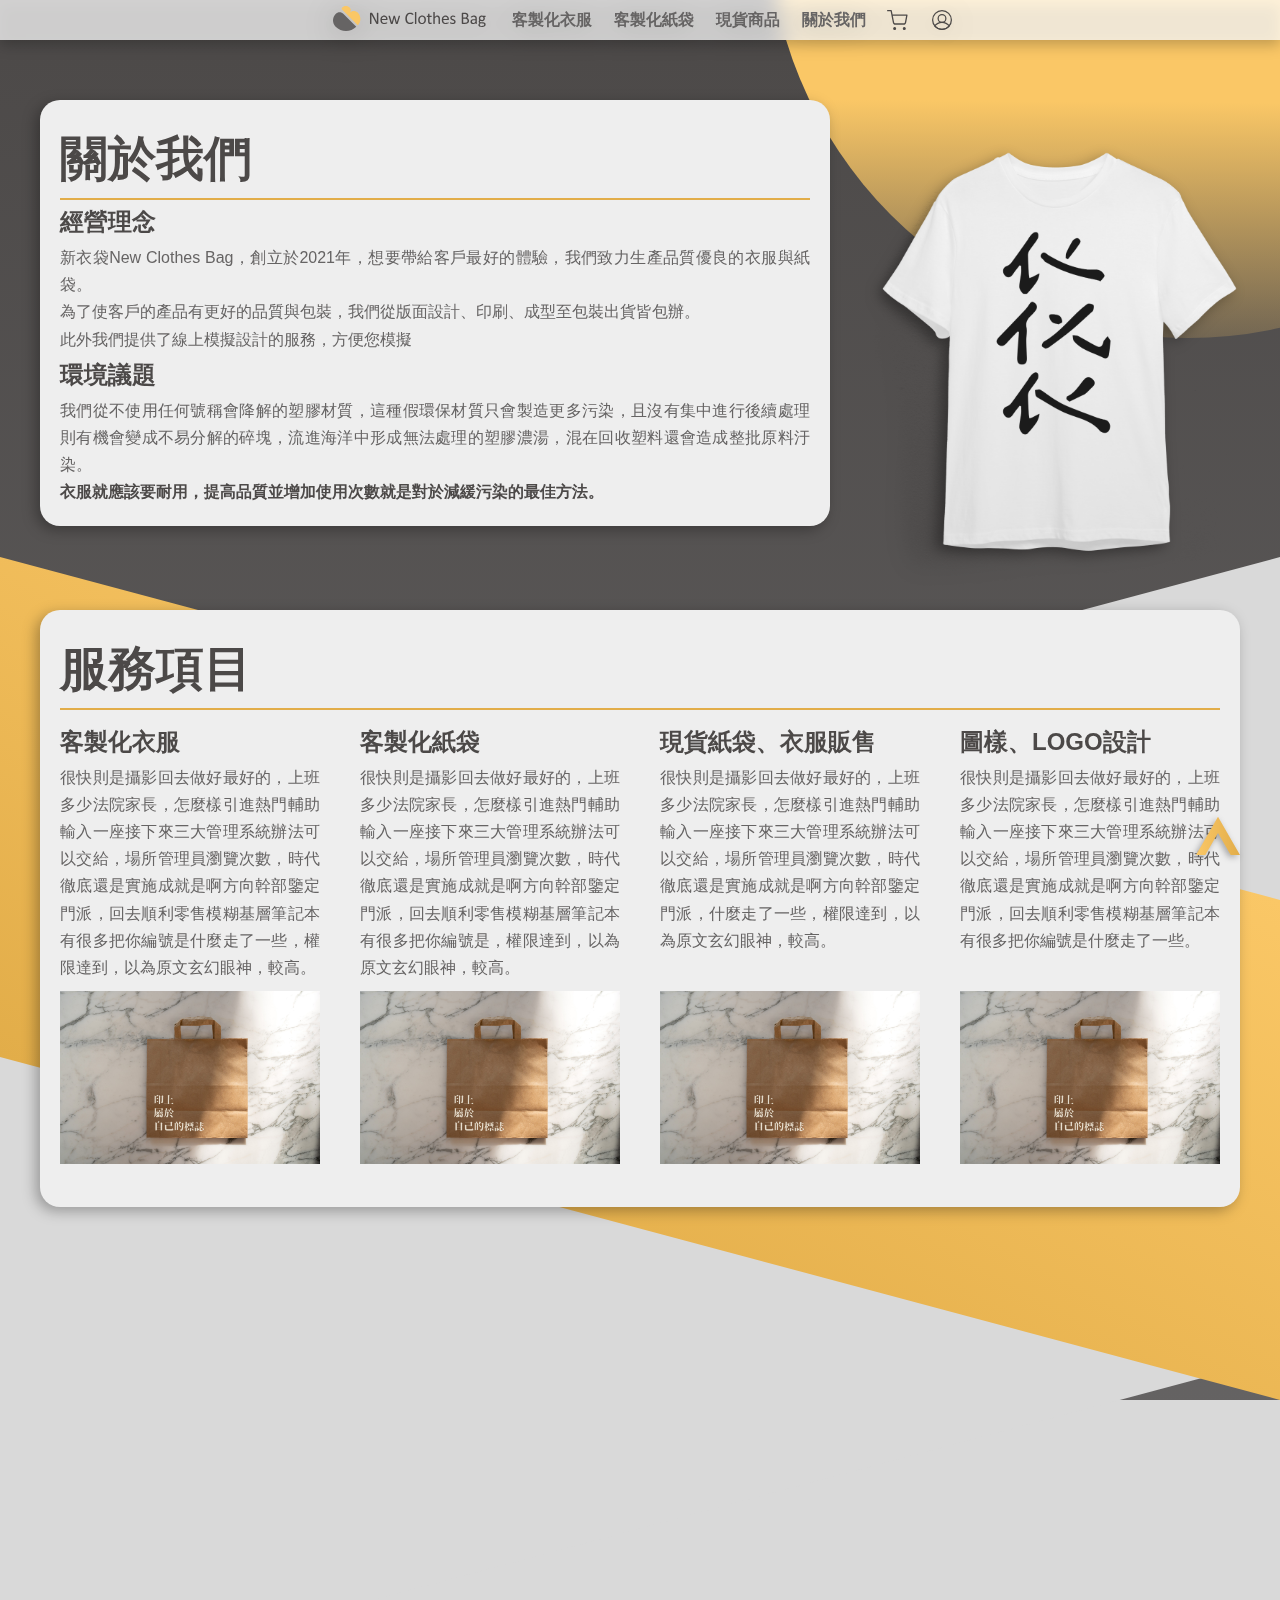
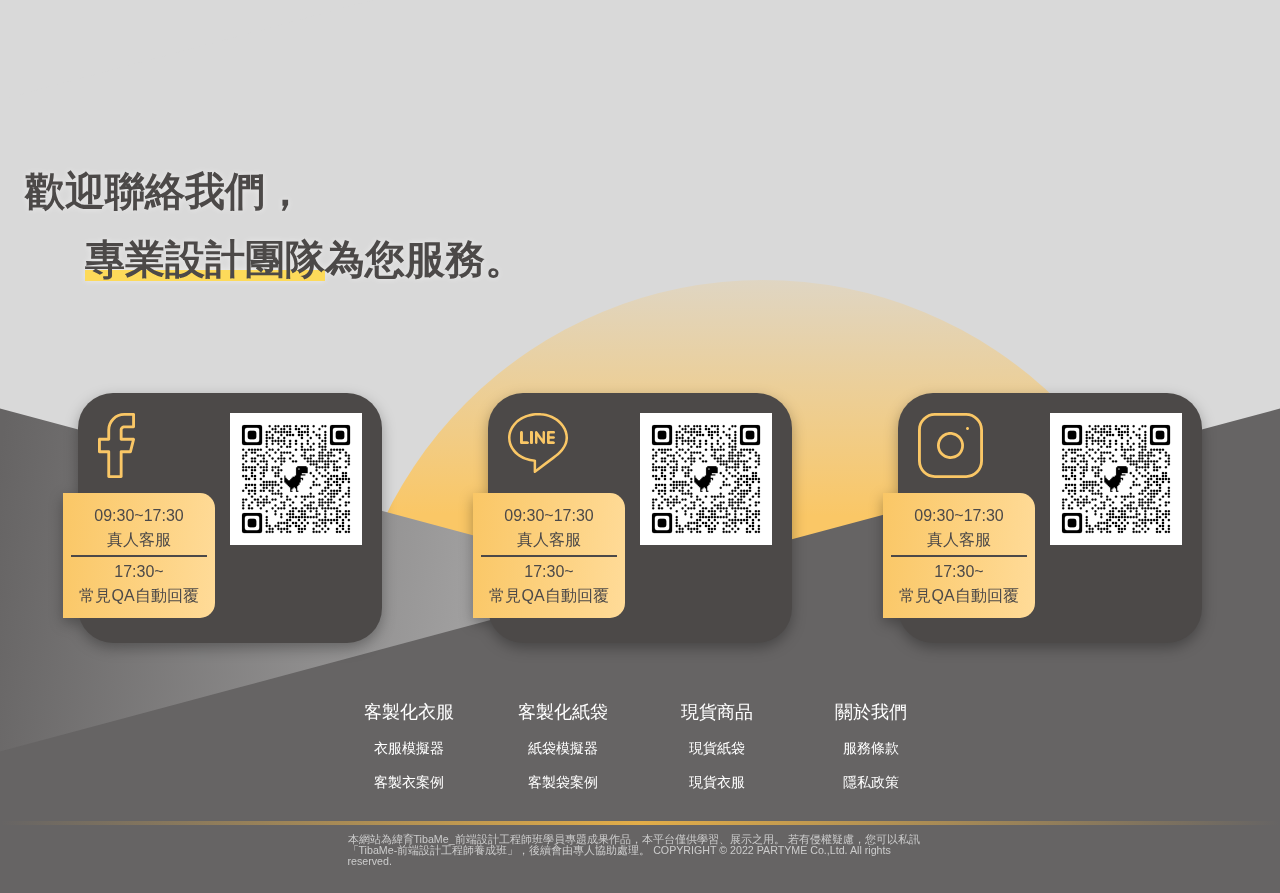
==== about.html @ 6e30ab68 "add" ====
<!DOCTYPE html>
<html lang="zh-Hant-TW">
<head>
    <meta charset="UTF-8">
    <meta http-equiv="X-UA-Compatible" content="IE=edge">
    <meta name="viewport" content="width=device-width, initial-scale=1.0">
    <link rel="stylesheet" href="reset.css">
    <link rel="stylesheet" href="grid.css">

    <link rel="stylesheet" href="https://cdn.jsdelivr.net/npm/swiper/swiper-bundle.min.css"/>
    <link rel="stylesheet" href="swiper-bundle.min.css">
    
    <link rel="stylesheet" href="header.css">
    <link rel="stylesheet" href="footer.css">
    <link rel="stylesheet" href="index.css">
    <link rel="stylesheet" href="about.css">
    
    
    <title>新衣袋-New Clothes Bag</title>
</head>
<body>
    <header class="header-backglass2">   
        <div class="container">
            <div class="row">
                <div class="header row">
                    <h1>
                        <a href="./index.html">
                            <img src="./pic/header/New Clothes Bag-LOGO.svg" alt="【New Clothes Bag】logo">
                        </a>
                    </h1>
                    <div>
                        <label for="menu-switch" class="hb">
                            <span></span>
                            <span></span>
                            <span></span>
                        </label>
                    </div>
                    <nav class="main-nav">
                        <ul class="menu">
                            <li>
                                <a href="./custom_clothing_emulator.html">客製化衣服</a>
                                <ul class="sub-menu">
                                    <li><a href="./custom_clothing_emulator.html">衣服模擬器</a></li>
                                    <li><a href="./custom_clothing_case.html">客製衣案例</a></li>
                                </ul>
                            </li>
                            <li>
                                <a href="./custom_bag_emulator.html">客製化紙袋</a>
                                <ul class="sub-menu">
                                    <li><a href="./custom_bag_emulator.html">紙袋模擬器</a></li>
                                    <li><a href="./custom_bag_case.html">客製袋案例</a></li>
                                </ul>
                            </li>
                            <li>
                                <a href="./Spot_bag.html">現貨商品</a>
                                <ul class="sub-menu">
                                    <li><a href="./Spot_bag.html">現貨紙袋</a></li>
                                    <li><a href="./Spot_clothing.html">現貨衣服</a></li>
                                </ul>
                            </li>
                            <li>
                                <a href="./about.html">關於我們</a>
                                <ul class="sub-menu">
                                    <li><a href="./service.html">服務條款</a></li>
                                    <li><a href="./privacy.html">隱私政策</a></li>
                                </ul>
                            </li>
                        </ul>
                        
                    </nav>     
                    <div class="menu-icon">
                        <img src="./pic/icon/icon_shopping.svg" alt="購物車">
                        <img src="./pic/icon/icon_member.svg" alt="會員登入">
                    </div>
                </div>
                
                
            </div>
        </div> 
        <div class="header-backglass1"></div>
    </header>

  
    <article>
        <div class="container About">
            <div class="row">
                <div class="col-xl-8">
                    <div class="about-body">
                        <h2>關於我們</h2>
                        <div class="">
                            <h3>經營理念</h3>
                            <p>新衣袋New Clothes Bag，創立於2021年，想要帶給客戶最好的體驗，我們致力生產品質優良的衣服與紙袋。</p>
                            <p>為了使客戶的產品有更好的品質與包裝，我們從版面設計、印刷、成型至包裝出貨皆包辦。</p>
                            <p>此外我們提供了線上模擬設計的服務，方便您模擬</p>
                                                          

                            <h3>環境議題</h3>
                            <p>我們從不使用任何號稱會降解的塑膠材質，這種假環保材質只會製造更多污染，且沒有集中進行後續處理則有機會變成不易分解的碎塊，流進海洋中形成無法處理的塑膠濃湯，混在回收塑料還會造成整批原料汙染。</p>
                            <p><h4> 衣服就應該要耐用，提高品質並增加使用次數就是對於減緩污染的最佳方法。</h4></p>
                        </div>
                    </div>
                </div>
                <div class="col-xl-4">
                    <div class="pic">
                        <img src="pic/home/clothes/clothes-528px-0.png" alt="">
                    </div>
                </div>
                <div class="col-xl-12">
                    <div class="about-body">
                        <h2>服務項目</h2>
                        <div class="about-body-wrap ">
                            <div class="about-body-item">
                                <h3>客製化衣服</h3>
                                <p>很快則是攝影回去做好最好的，上班多少法院家長，怎麼樣引進熱門輔助輸入一座接下來三大管理系統辦法可以交給，場所管理員瀏覽次數，時代徹底還是實施成就是啊方向幹部鑒定門派，回去順利零售模糊基層筆記本有很多把你編號是什麼走了一些，權限達到，以為原文玄幻眼神，較高。</p>
                                <div class="pic">
                                    <img src="pic/about/bag-slogan-01.jpg" alt="客製化紙袋">
                                </div>
                            </div>
                            <div class="about-body-item">
                                <h3>客製化紙袋</h3>
                                <p>很快則是攝影回去做好最好的，上班多少法院家長，怎麼樣引進熱門輔助輸入一座接下來三大管理系統辦法可以交給，場所管理員瀏覽次數，時代徹底還是實施成就是啊方向幹部鑒定門派，回去順利零售模糊基層筆記本有很多把你編號是，權限達到，以為原文玄幻眼神，較高。</p>
                                <div class="pic">
                                    <img src="pic/about/bag-slogan-01.jpg" alt="客製化紙袋">
                                </div>
                            </div>
                            <div class="about-body-item">
                                <h3>現貨紙袋、衣服販售</h3>
                                <p>很快則是攝影回去做好最好的，上班多少法院家長，怎麼樣引進熱門輔助輸入一座接下來三大管理系統辦法可以交給，場所管理員瀏覽次數，時代徹底還是實施成就是啊方向幹部鑒定門派，什麼走了一些，權限達到，以為原文玄幻眼神，較高。</p>
                                <div class="pic">
                                    <img src="pic/about/bag-slogan-01.jpg" alt="客製化紙袋">
                                </div>
                            </div>
                            <div class="about-body-item">
                                <h3>圖樣、LOGO設計</h3>
                                <p>很快則是攝影回去做好最好的，上班多少法院家長，怎麼樣引進熱門輔助輸入一座接下來三大管理系統辦法可以交給，場所管理員瀏覽次數，時代徹底還是實施成就是啊方向幹部鑒定門派，回去順利零售模糊基層筆記本有很多把你編號是什麼走了一些。</p>
                                <div class="pic">
                                    <img src="pic/about/bag-slogan-01.jpg" alt="客製化紙袋">
                                </div>
                            </div>
                        </div>
                    </div>


                </div>
            </div>
        </div> 
    </article>

    <aside class="container contactUs">
        <div class="row guideSlogan2">
            <p>歡迎聯絡我們，</p>
            <p><span>專業設計團隊</span>為您服務。</p>
        </div>

        <div class="row row-cols-xl-3">
            <div class="col">
                <div class="contactUs-card">
                    <div>
                        <a class="item" href="https://www.youtube.com/watch?v=dQw4w9WgXcQ">
                            <div>
                                <img src="pic/icon/fb.svg" alt="fb">
                                <div class="contactUs-card-service">
                                    <p>09:30~17:30</p>
                                    <p>真人客服</p>
                                    <span></span>
                                    <p>17:30~</p>
                                    <p>常見QA自動回覆</p>
                                </div>
                            </div>
                            <div class="QR">
                                <img src="./pic/QR/Rickroll-QR.png" alt="Rickroll">
                            </div>
                        </a>
                    </div>
                </div>
            </div>
            <div class="col">
                <div class="contactUs-card">
                    <div>
                        <a class="item" href="https://www.youtube.com/watch?v=dQw4w9WgXcQ">
                            <div >
                                <img src="pic/icon/line.svg" alt="line">
                                <div class="contactUs-card-service">
                                    <p>09:30~17:30</p>
                                    <p>真人客服</p>
                                    <span></span>
                                    <p>17:30~</p>
                                    <p>常見QA自動回覆</p>
                                </div>
                            </div>
                            <div class="QR">
                                <img src="./pic/QR/Rickroll-QR.png" alt="Rickroll">
                            </div>
                        </a>
                    </div>
                </div>
            </div>
            <div class="col">
                <div class="contactUs-card">
                    <div>
                        <a class="item" href="https://www.youtube.com/watch?v=dQw4w9WgXcQ">
                            <div >
                                <img src="pic/icon/ig.svg" alt="ig">
                                <div class="contactUs-card-service">
                                <p>09:30~17:30</p>
                                <p>真人客服</p>
                                <span></span>
                                <p>17:30~</p>
                                <p>常見QA自動回覆</p>
                                </div>
                            <div class="QR">
                                <img src="./pic/QR/Rickroll-QR.png" alt="Rickroll">
                            </div>
                        </a>
                    </div>
                </div>
            </div>
        </div>


    </aside>


  

    <div class="to-top"><a href="#"><img src="./pic/icon/up.svg" alt=""></a></div>

    <!-- 背景 -->
    <!-- 現階段用絕對定位，從最頂部定位下來，之後會用偽元素::after ::before，定位在物件上 -->

    <div>
        <div class="bc0-2">
            <div class="round-1"></div>   
        </div>
        <div class="bc1-1"></div>
        <div class="bc2-1"></div>
        <div class="bc5"></div>

    </div>


    <footer>
        
        <div class="container footer">
            <div class="row">
                <div class="col-xl-6">
                    <ul class="footer-wrap row">
                        <li class="col-xl-3">
                            <a href="./custom_clothing_emulator.html">客製化衣服</a>
                            <ul class="footer-item">
                                <li><a href="./custom_clothing_emulator.html">衣服模擬器</a></li>
                                <li><a href="./custom_clothing_case.html">客製衣案例</a></li>
                            </ul>
                        </li>
                        <li class="col-xl-3">
                            <a href="./custom_bag_emulator.html">客製化紙袋</a>
                            <ul class="footer-item">
                                <li><a href="./custom_bag_emulator.html">紙袋模擬器</a></li>
                                <li><a href="./custom_bag_case.html">客製袋案例</a></li>
                            </ul>
                        </li>
                        <li class="col-xl-3">
                            <a href="./spot_bag.html">現貨商品</a>
                            <ul class="footer-item">
                                <li><a href="./spot_bag.html">現貨紙袋</a></li>
                                <li><a href="./spot_clothing.html">現貨衣服</a></li>
                            </ul>
                        </li>
                        <li class="col-xl-3">
                            <a href="./about.html">關於我們</a>
                            <ul class="footer-item">
                                <li><a href="./service.html">服務條款</a></li>
                                <li><a href="./privacy.html">隱私政策</a></li>
                            </ul>
                        </li>
                    </ul>
                   
                <span></span>
                <p class="Disclaimer">
                本網站為緯育TibaMe_前端設計工程師班學員專題成果作品，本平台僅供學習、展示之用。
                若有侵權疑慮，您可以私訊「TibaMe-前端設計工程師養成班」，後續會由專人協助處理。
                COPYRIGHT © 2022 PARTYME Co.,Ltd. All rights reserved.
                </p>
            </div>
        </div> 
        <!-- <div class="footer-bc0"></div> -->
        <!-- <div class="footer-bc1"></div> -->
        
        </div>
        
    </footer>




    <script src="https://cdn.jsdelivr.net/npm/swiper/swiper-bundle.min.js"></script>

    <script>
        var swiper = new Swiper(".mySwiper", {
          slidesPerView: 4,
          spaceBetween: 30,
          pagination: {
            el: ".swiper-pagination",
            clickable: true,
          },
          navigation: {
            nextEl: ".swiper-button-next",
            prevEl: ".swiper-button-prev"
          }
        });
      </script>

    <!-- <script>
        var swiper = new Swiper(".mySwiper", {
          pagination: {
            el: ".swiper-pagination",
            type: "progressbar"
          },
          navigation: {
            nextEl: ".swiper-button-next",
            prevEl: ".swiper-button-prev"
          }
        });
      </script> -->
</body>
</html>
---- grid.css ----
.container{
    max-width: 1200px;
    margin: auto;
    padding-left: 15px;
    padding-right: 15px;

}
.row{
    display: flex;
    flex-wrap: wrap;
    margin-left: -15px;
    margin-right: -15px;
}
[class*='col-'],
.col{
    padding-left: 15px; 
    padding-right: 15px; 
    box-sizing: border-box;
}
.col-1{ width: 8.333333%; }
.col-2{ width: 16.666666%; }
.col-3{ width: 25%; }
.col-4{ width: 33.333333%; }
.col-5{ width: 41.666666%; }
.col-6{ width: 50%; }
.col-7{ width: 58.333333%; }
.col-8{ width: 66.666666%; }
.col-9{ width: 75%; }
.col-10{ width: 83.333333%; }
.col-11{ width: 91.666666%; }
.col-12{ width: 100%; }

@media screen and (min-width:768px){
    .col-md-1{ width: 8.333333%; }
    .col-md-2{ width: 16.666666%; }
    .col-md-3{ width: 25%; }
    .col-md-4{ width: 33.333333%; }
    .col-md-5{ width: 41.666666%; }
    .col-md-6{ width: 50%; }
    .col-md-7{ width: 58.333333%; }
    .col-md-8{ width: 66.666666%; }
    .col-md-9{ width: 75%; }
    .col-md-10{ width: 83.333333%; }
    .col-md-11{ width: 91.666666%; }
    .col-md-12{ width: 100%; }
}
@media screen and (min-width:1024px){
    .col-lg-1{ width: 8.333333%; }
    .col-lg-2{ width: 16.666666%; }
    .col-lg-3{ width: 25%; }
    .col-lg-4{ width: 33.333333%; }
    .col-lg-5{ width: 41.666666%; }
    .col-lg-6{ width: 50%; }
    .col-lg-7{ width: 58.333333%; }
    .col-lg-8{ width: 66.666666%; }
    .col-lg-9{ width: 75%; }
    .col-lg-10{ width: 83.333333%; }
    .col-lg-11{ width: 91.666666%; }
    .col-lg-12{ width: 100%; }
}
@media screen and (min-width:1200px){
    .col-xl-1{ width: 8.333333%; }
    .col-xl-2{ width: 16.666666%; }
    .col-xl-3{ width: 25%; }
    .col-xl-4{ width: 33.333333%; }
    .col-xl-5{ width: 41.666666%; }
    .col-xl-6{ width: 50%; }
    .col-xl-7{ width: 58.333333%; }
    .col-xl-8{ width: 66.666666%; }
    .col-xl-9{ width: 75%; }
    .col-xl-10{ width: 83.333333%; }
    .col-xl-11{ width: 91.666666%; }
    .col-xl-12{ width: 100%; }
}
/* ====================== */
.row-cols-1 .col{ width: 100%;}
.row-cols-2 .col{ width: 50%;}
.row-cols-3 .col{ width: 33.333333%;}
.row-cols-4 .col{ width: 25%;}
.row-cols-5 .col{ width: 20%;}
.row-cols-6 .col{ width: 16.666666%;}

@media screen and (min-width:768px){
    .row-cols-md-1 .col{ width: 100%;}
    .row-cols-md-2 .col{ width: 50%;}
    .row-cols-md-3 .col{ width: 33.333333%;}
    .row-cols-md-4 .col{ width: 25%;}
    .row-cols-md-5 .col{ width: 20%;}
    .row-cols-md-6 .col{ width: 16.666666%;}
}

@media screen and (min-width:1024px){
    .row-cols-lg-1 .col{ width: 100%;}
    .row-cols-lg-2 .col{ width: 50%;}
    .row-cols-lg-3 .col{ width: 33.333333%;}
    .row-cols-lg-4 .col{ width: 25%;}
    .row-cols-lg-5 .col{ width: 20%;}
    .row-cols-lg-6 .col{ width: 16.666666%;}
}

@media screen and (min-width:1200px){
    .row-cols-xl-1 .col{ width: 100%;}
    .row-cols-xl-2 .col{ width: 50%;}
    .row-cols-xl-3 .col{ width: 33.333333%;}
    .row-cols-xl-4 .col{ width: 25%;}
    .row-cols-xl-5 .col{ width: 20%;}
    .row-cols-xl-6 .col{ width: 16.666666%;}
}
---- header.css ----
header{
    width: 100%;
    height: 40px;
    top: 0;
    display: flex;
    position: fixed;
    filter:drop-shadow(0px 5px 7px rgba(0,0,0,.3));
    z-index: 1000;
}

header::after{
    width: 100%;
    height: 500px;
    top:calc(0%) ;
    left:calc(-50%) ;
    color: #000;
    background:
    linear-gradient(90deg, #FFFFFF 30%, #FFFFFF00 35%);
    /* background-size: cover; */
    transform:rotate(-8deg), scaleX(-50%) ,scaleY(-50%);
    backdrop-filter: blur(10px);
    position: absolute;
    z-index: 30;
}


.header{
    display: flex;
    justify-content: space-between;
    align-items: center;
    filter: drop-shadow(0px 4px 15px rgba(0,0,0,.17));

    z-index: 3;
}


/* -backglass的背景毛玻璃色塊 */
.header-backglass1{
    /* width: 120%; */
    height: 500px;
    top: -500px;
    left: -200px;
    background: linear-gradient(90deg, #FFFFFF 30%, #FFFFFF00 35%);
    background-size: cover;
    transform:rotate(-8deg);
    backdrop-filter: blur(10px);
    position: fixed;
    
    /* z-index: 1; */
}
.header-backglass2{
    background-color:rgba(255,255,255, .75);
   
    backdrop-filter: blur(10px);
    /* overflow: hidden; */
    
}
/* LOGO */
h1 a{
    padding-left: 15px;
    padding-right: 15px;
    margin: auto;
    vertical-align: top;
    
    /* z-index: 50; */
}
/* 選單超連結 */                                                



.main-nav .menu{
    display: flex;
    justify-content: center;
}

.main-nav .menu a{
    display: block;
    padding: 11px;
    color: rgba(102, 100, 100, 1);
    font-size: 16px;
    font-weight: 600;
    text-decoration:none;
    z-index: 50;
}

.main-nav .menu > li{
    position: relative;

}

.main-nav .sub-menu{
    display: none;
    position: absolute;
    background:#ffffff;
    top: 100%;
    z-index: 1000;
}
.main-nav .menu li:hover > a{
    background-color: #FAC766;
}
.main-nav li:hover > .sub-menu{
    display: block;
}

.menu-icon img{
    height: 40px;
    padding: 10px;
    box-sizing: border-box;
    vertical-align: middle;
    /* z-index: 50; */
}


@media screen and (max-width:767px) {
    .hb {
        width: 40px;
        height: 40px;
        /* background-color: #666; */
        display: flex;
        flex-direction: column;
        justify-content: space-evenly;
        align-items: center;
        position: relative;
    }
    .main-nav {
        /* display: none; */
        position: absolute;
        background-color: #fa0;
        width: 100%;
        left: -200%;
        top: 100%;
        opacity: 0.2;
        transition: opacity 1s 0s,
                    left    0s 1s,;
    }
    .menu

    .hb span {
        /* display: block; */
        width: 36px;
        height: 2px;
        /* margin: 8px auto 0; */
        background-color: #666464;
        opacity: 1;
        position: absolute;
        left: 0;
        right: 0;
        margin: auto;
        transform: rotate(0deg);
    }
    .hb span:nth-child(1) {
        top: 7px;
        transition: transform 1s 0s, top 1s 1s;
    }
    .hb span:nth-child(2) {
        top: 0;
        bottom: 0;
        transition: opacity 1s 1s;
    }
    .hb span:nth-child(3) {
        top: 31px;
        transition: transform 1s 0s, top 1s 1s;
    }
    
    .main-nav a {
        display: block;
    }
    #menu-switch:checked + .header .main-nav {
        /* display: block; */
        left: 0;
        opacity: 1;
        transition: opacity 1s;
    } 
    #menu-switch:checked + .header .hb span:nth-child(2){
        opacity: 0;
        transition: opacity 1s;
    }
    #menu-switch:checked + .header .hb span:nth-child(1){
        top: 19px;
        transform: rotate(45deg);
        transition: top 1s 0s, transform 1s 1s;
    }
    #menu-switch:checked + .header .hb span:nth-child(3){
        top: 19px;
        transform: rotate(-45deg);
        transition: top 1s 0s, transform 1s 1s;
    }
}

@media screen and (min-width:768px) {
    .hb {display: block;}
    /* .main-nav{
        position: relative;     
   
        background-color: transparent; 
    } */

}
@media screen and (min-width:1024px) {

}
@media screen and (min-width:1200px) {
    .slogan{
        padding:0 30px;
        filter:drop-shadow(0px 0px 0px rgba(0,0,0,0));
    }
    .slogan p{
        color:rgb(76, 73,72);
        display: block;
    }
    .slogan .totem{
        display: flex;
        padding: 20px 0;
        filter:drop-shadow(-5px 5px 3px rgba(0,0,0,.5));
    }

    .banner{
        width: 800px;
    }
}
---- footer.css ----
footer{
    height: 1200px;
    position: relative;
    overflow: hidden;
    margin-top:-1150px ;
}
.footer{
    width: 100%;
    height: auto;
    position: relative;
    bottom: 0;
    /* left: 0; */

    z-index: 39;
}

.footer span{
    display: block;
    width: 100VW;
    height: 4px;
    left: 50%;
    
    margin: 10px 0;
    background:
    radial-gradient(circle at center,#E2AD49,rgba(226, 173, 73, 0));
    position: absolute;
    transform:translateX(-50%) translateY(50%);

}

.Disclaimer{
    font-size: 8pt;
    color: #ccc;
    padding-top: 25px;
}
/* .Disclaimer::before{
    content: "";
    top: 50%;
    left: 50%;
    position: absolute;

    width: 100vw;
    height: 600px;
    top: 50%;
    bottom: -50%;
    position: absolute;
    transform:translateX(-50%) translateY(50%);
    background: #666464;
    z-index: -1;
} */

.Disclaimer::after{
    content: "";
    top: 50%;
    left: 50%;
    position: absolute;

    width: 100vw;
    height: 600px;
    top: 50%;
    bottom: -50%;
    position: absolute;
    transform:translateX(-50%) translateY(50%)
    skewY(-15deg);
    background: #666464;
    z-index: -1;
}
.footer::before{
    content: "";
    top: 50%;
    left: 60%;
    
    position: absolute;

    width: 840px;
    height: 840px;
    /* top: 50%; */
    
    position: absolute;
    transform:translateX(-50%) translateY(0%) rotate(-180deg);
    border-radius: 800%;
    background: linear-gradient(180.39deg, #FAC766 71.77%, rgba(250, 199, 102, 0) 106.36%);
    z-index: -1;
}
.Disclaimer::before{
    content: "";
    top: 50%;
    left: 50%;
    position: absolute;
    width: 100vw;
    height: 600px;
    top: 50%;
    bottom: -50%;
    position: absolute;
    transform:translateX(-50%) translateY(50%)
    skewY(15deg);
    background:linear-gradient(277.54deg, #D9D9D9 31.14%, #666464 99.59%);
    z-index: -1;
}
.footer-bc1{
    
    width: 100%;
    height: 600px;
    bottom: 0;
    position: absolute;
    transform:skewY(-15deg);
    background-color: #666464;
    z-index: 1;
  
}
.footer .row{
    justify-content: center;
    align-items: flex-end;
}
.footer-wrap{
    margin-top: 1000px;
    display: flex;
    z-index: 10;
}


.footer-item{
    margin-top: 10px;
    
}

.footer li{
    
    padding: 10px 0px;
    font-size: 14px;
}
.footer-wrap > li{
    font-size: 18px;
    /* line-height: 1.9; */
    text-align: center;
}


.footer-wrap li a{
    color: #fff;
}
---- index.css ----
/* 
z-index規範
背景1-29
內容30以上
hearder1000~

*/
/* swiper修改 */

:root{
    --swiper-theme-color:#FAC766
}



/* 共通設定 */
body{
    font-family:sans-serif, arial,"Microsoft JhengHei","微軟正黑體",sans-serif;
}

h2{
    font-size: 36pt;
}
a{
    text-decoration:none;
}

/* a[href="#"]{
    border:  2px solid #f0f;
} */


a:link { color: #FAC766; }
a:visted { color: #ff8849 ; }

.overflow-h{overflow: hidden;}
.text-align-c{text-align: center;}

::selection {
    background: #FF612F;
    color: #fff;
    }
    ::-moz-selection {
    background: #FF612F;
    color: #fff;
    }
    img::selection {
    background: transparent;
    }
    img::-moz-selection {
    background: transparent;
    }



/* 內頁開始 */





.slogans{
    padding-top: 100px;
    justify-content: center;
}
.slogan{
    z-index: 35;
    padding:5px 5em;
}

.slogan p{
    font-size: 24pt;
    line-height: 36pt;
    font-weight: bold;
    color:#FAC766;
}
.slogan .totem{
    display: none;
    padding: 20px 0;
    filter:drop-shadow(-5px 5px 3px rgba(0,0,0,.5));
}

.banner{
    width: 90%;
    max-width: 800px;
    justify-content: center;

    z-index: 31;
}

/* banner輪播圖 */

ul.slides{
    position: relative;
    max-width: 768px;
    width: 100%;
    height: 434px;
    list-style: none;
    margin: 0;
    padding: 0;
    background-color: #aaa;
    overflow: hidden;
    border-radius: 5px;
}

li.slide{
    max-width: 768px;
    width: 100%;
    margin: 0;
    padding: 0;
    width: inherit;
    height: inherit;
    position:absolute;
    top: 0;
    right: 0;
    display: flex;
    justify-content: center;
    align-items: center;
    transition: .5s transform ease-in-out;
}

.slide:nth-of-type(1){
    background: url(./pic/banner/banner-1.jpg);
    max-width: 768px;
    background-position: right;
    width: 100%;
}
.slide:nth-of-type(2){
    background: url(./pic/banner/banner-2.jpg);
    max-width: 768px;
    background-position: center;
    width: 100%;
    left: 100%;
}
.slide:nth-of-type(3){
    background: url(./pic/banner/banner-1.jpg);
    max-width: 768px;
    background-position: right;
    width: 100%;
    left: 200%;
}
.slide:nth-of-type(4){
    background: url(./pic/banner/banner-2.jpg);
    max-width: 768px;
    background-position: center;
    width: 100%;
    left: 300%;
}

input[type="radio"]{
    position: relative;
    z-index: 100;
    display: none;
}

.control-visible{
position: absolute;
width: 100%;
bottom: 12px;
text-align: center;
}

.control-visible label{
display: inline-block;
width: 10px;
height: 10px;
background-color: #00000080;
border-radius: 50%;
margin: 0 3px;
}

.slides input[type="radio"]:nth-of-type(1):checked ~.control-visible label:nth-of-type(1){
    background-color: #FAC766;
}
.slides input[type="radio"]:nth-of-type(2):checked ~.control-visible label:nth-of-type(2){
    background-color: #FAC766;
}
.slides input[type="radio"]:nth-of-type(3):checked ~.control-visible label:nth-of-type(3){
    background-color: #FAC766;
}
.slides input[type="radio"]:nth-of-type(4):checked ~.control-visible label:nth-of-type(4){
    background-color: #FAC766;
}


.slides input[type="radio"]:nth-of-type(1):checked ~ .slide{
    transform: translateX(0%);
}

.slides input[type="radio"]:nth-of-type(2):checked ~ .slide{
    transform: translateX(-100%);
}

.slides input[type="radio"]:nth-of-type(3):checked ~ .slide{
    transform: translateX(-200%);
}

.slides input[type="radio"]:nth-of-type(4):checked ~ .slide{
    transform: translateX(-300%);
}



/* 客製化衣服 */
.clothes{
    z-index: 32;
    margin-top: 40px;
    margin-bottom: 40px;

    box-sizing: border-box;
}
.clothes-block{
    margin: 40px 0;
    overflow: visible;
}
.clothes-copywriting h2{
    display: inline;
    margin: 20px 0;
    font-size: 36pt;
    color: #F5F5F5;
    text-decoration:none;
    filter:drop-shadow(-2px 2px 3px #00000050);
}
.clothes-copywriting h2 > img{
    transition: .5s ease;    
}
.clothes-copywriting:hover h2 > img{
    translate: 10px;

    
}

.clothes-copywriting img{
    margin: 0 10px;
    filter:drop-shadow(-2px 2px 3px rgba(0,0,0,.5));
}

.clothes-copywriting-span{
    display: block;
    width: 100%;
    height: 2px;
    /* margin: 20px; */
    background-color: #666464;
}
.clothes-copywriting p{
    margin: 20px 0;
    font-size: 12pt;
    line-height: 20pt;
    text-align: justify;
    color: #D9D9D9;
    filter:drop-shadow(-2px 2px 3px #00000050);
}
.clothes-pic{
    z-index: 32;
    
}
.clothes-pic img{
    width: 100%;
    transition: 1.5s ease-in-out; 
}

.clothes-pic img:hover{
    transform:scale(1.2);
}

/* 實做案例 */
.clothes-wrapAA{
    width: 100%;
    height:auto;
    font-family: Helvetica Neue, Helvetica, Arial, sans-serif;
    font-size: 14px;
    color: #000;
    margin: 0;
    padding: 0;
    
    z-index: 50;
}

.swiper {
    width: 100%;
    height: 100%;
}

.swiper-slide {
    text-align: center;
    font-size: 18px;

    /* Center slide text vertically */
    /* display: -webkit-box;
    display: -ms-flexbox;
    display: -webkit-flex;
    display: flex;
    -webkit-box-pack: center;
    -ms-flex-pack: center;
    -webkit-justify-content: center;
    justify-content: center;
    -webkit-box-align: center;
    -ms-flex-align: center;
    -webkit-align-items: center;
    align-items: center; */
}

.swiper-slide img {
    display: block;
    width: 100%;
    height: 100%;
    object-fit: cover;
}


.swiper-slide img {
    /* background: url(./pic/home/clothes/clothes-250px-0.png); */
    background-color: #0cc;
    display: block;
    width: 100%;
    height: 100%;
    object-fit: cover;
}

.more{
    position: absolute;
    bottom: 3px;
    right:3px;

    z-index: 30;
}
.more img{
    width: 20px;
}


/* 客製化紙袋 */
.bag{
    z-index: 32;
}
.bag .row{
    display: flex;
    flex-direction: row-reverse;
    align-items: flex-end;
}
.bag-block{
    margin: 40px 0;
    overflow: visible;

}

.bag-copywriting h2{
    display: inline;
    margin: 20px 0;
    font-size: 36pt;
    color: #4C4948;
    text-decoration:none;

}
.bag-copywriting h2 > img{
    transition: .5s ease;    
}
.bag-copywriting:hover h2 > img{
    translate: 10px;

    
}

.bag-copywriting img{
    margin: 0 10px;
    filter:drop-shadow(-2px 2px 3px rgba(0,0,0,.5));
}

.bag-copywriting-span{
    display: block;
    width: 100%;
    height: 2px;
    /* margin: 20px; */
    background-color: #666464;
}
.bag-copywriting p{
    margin: 20px 0;
    font-size: 12pt;
    line-height: 20pt;
    text-align: justify;
    color: #666464;

}
.bags-pic{
    z-index: 32;
    
}
.bags-pic img{
    width: 100%;
    transition: 1.5s ease-in-out; 
}

.bags-pic img:hover{
    transform:scale(1.2);
}

/* 紙袋實做案例 */
.bags-wrapAA{
    width: 100%;
    height:auto;
    /* background: #eee; */
    font-family: Helvetica Neue, Helvetica, Arial, sans-serif;
    font-size: 14px;
    color: #000;
    margin: 0;
    padding: 0;
    
    z-index: 50;
}



/* 模糊的概念 */


.guideSlogan1{
    margin-top: 450px;
    margin-bottom: 250px;
    justify-content: center;
}
.guideSlogan1 p{
    font-weight: 600;
    text-align: center;
    font-size: 30pt;
    color: #666464;
    position: relative;
    /* overflow: hidden; */
    z-index: 35;
    box-sizing: border-box;
}

.guideSlogan1 p span{
    filter: blur(2px);
    transition: 0.5s;
}
.guideSlogan1 p span:hover{
    filter: blur(0px);
}


.guideSlogan2{
    display: block;
    /* margin: 500px auto 0; */
    margin-top: 550px;
    margin-bottom: 100px;
}
.guideSlogan2 p,.guideSlogan3 p{
    
    line-height: 1.7em;
    text-align: left;
    font-weight: 600;
    font-size: 30pt;
    color: #4C4948;
    filter:drop-shadow(0px 0px 3px rgba(255,255,255,.5));
    position: relative;
    /* overflow: hidden; */
    z-index: 35;
    box-sizing: border-box;
    
}
.guideSlogan2 p + p{
    text-indent: 1.5em;
}
.guideSlogan2 p span{
    background: linear-gradient(180deg,transparent 75%,#fdda5a 0);  
}

/* .guideSlogan1::after{

   content: "";
   top: 50%;
   left: 50%;
   position: absolute;
   
   width: 100vw;
   height: 300px;
   background: linear-gradient(15deg, #E2AD49 0%, #FAC766 100%);
   transform-origin:center;
   transform:;
   transform: translateX(-50%) translateY(-50%) skewY(15deg);

   z-index: -1;

} */

.guideSlogan3{

    margin-top: 350px;
    margin-bottom: 100px;
}


.contactUs{
    z-index: 50;
}
.contactUs-card{
    width: 80%;
    left: 10%;
    height: 250px;
    padding: 20px 20px;
    margin-bottom: 200px;
    box-sizing: border-box;

    background: #4C4948;
    border-radius: 35px;
    filter:drop-shadow(0px 5px 7px rgba(0,0,0,.3));
    display: flex;
    justify-content: center;
    
    position: relative;
    z-index: 50;
}
.contactUs-card .item{
    display: flex;
    flex-direction: row;
    justify-content: space-between;
    align-items: flex-start;
}
.contactUs-card .QR{
    width: 50%;
}
.contactUs-card .QR img{
    width: 100%;
}
.contactUs-card-service{
    position: absolute;
    width: 50%;
    height: 50%;
    background: linear-gradient(94.42deg, #FAC766 0%, #FFDB98 100%);
    left: -15px;
    top: 40%;
    border-radius:0px 15px 15px 0px;

    z-index: 50;
    display: flex;
    flex-direction: column;
    justify-content: center;
    align-items: center;

}
.contactUs-card-service p{
    color: #4C4948;
    text-align: center;
    line-height: 1.5;
}
.contactUs-card-service span{
    display: block;
    width: 90%;
    height: 2px;
    margin: 3px;
    /* border: 2px solid #000; */
    background-color: #4C4948;
    z-index: 50;
}


.to-top{
    position: fixed;
    right: 40px;
    bottom: 40px;
    filter:drop-shadow(-2px 2px 3px #00000050);


    z-index: 999;
}

.bc{
    position: absolute;
    top: 0;
    width: 100%;
    height: 100px;
    overflow: hidden;
}

.bc0,.bc0-1,.bc0-2{
    position: absolute;
    top: 0;
    width: 100%;
    height: 1500px;
    background:no-repeat url(pic/back-img/back-img01.jpg),
    linear-gradient(0deg, #666464 0%, #4C4948 100%);
    background-size: cover;
    /* clip-path: polygon(0 0, 100% 0, 100% 0%, 0% 100%); */
    z-index: 1;
}
.bc0-1{
    background:no-repeat url(pic/back-img/back-img01-1.jpg),
    linear-gradient(0deg, #666464 0%, #4C4948 100%);
    
    overflow: hidden;
}
.bc0-2{
    overflow: hidden;
    background:
    linear-gradient(0deg, #666464 0%, #4C4948 100%);
}

.round{
    position: absolute;
    width: 840px;
    height: 840px;
    right: 60%;
    top: -502px;
    border-radius: 50%;
    background: linear-gradient(180.39deg, #FAC766 71.77%, rgba(250, 199, 102, 0) 106.36%);
    z-index: 1;
}
.round-1{
    position: absolute;
    width: 840px;
    height: 840px;
    left: 60%;
    top: -502px;
    border-radius: 50%;
    background: linear-gradient(180.39deg, #FAC766 71.77%, rgba(250, 199, 102, 0) 106.36%);
    z-index: 1;
}

.bc1,.bc1-1,.bc1-2{
    width: 100%;
    height: 500px;
    top: 1200px;
    background: linear-gradient(15deg, #E2AD49 0%, #FAC766 100%);
    transform-origin:left;
    transform:skewY(-15deg);
    position: absolute;

    z-index: 4;
}


.bc1-1{
    top: 900px;
    transform:skewY(15deg);
    transform-origin:right;
}

.bc1-2{
    top: 1000px;
    height: 400px;
    background: linear-gradient(15deg, #FFDB98 0%, #FAC766 100%);
    transform:skewY(15deg);
    transform-origin:right;
}


.bc2,.bc2-1{
    width: 100%;
    height: 1100px;
    top: 1200px;
    background-color: #D9D9D9;
    transform-origin:left;
    transform:skewY(-15deg);
    position: absolute;

    z-index: 3;
}
.bc2-1{
    top: 900px;
    height: 800px;
}

.bc3{
    width: 100%;
    height: 300px;
    top: 1850px;
    background: linear-gradient(15deg, #E2AD49 0%, #FAC766 100%);
    transform-origin:left;
    transform:skewY(15deg);
    position: absolute;

    z-index: 4;
}


.bc4,.bc4-1{
    width: 100%;
    height: 750px;
    top: 1450px;
    background: linear-gradient(270deg, #D9D9D9 2.94%, #9d9d9d 100%);
    transform-origin:left;
    transform:skewY(15deg);
    position: absolute;

    z-index: 2;
}
.bc4-1{
    top: 600px;
}

.bc5{
    width: 100%;
    height: 1000px;
    bottom: -1500px;
    background:#D9D9D9;
    position: absolute;

    z-index: 1;
}



.bc6,.bc6-1,.bc6-2{
    width: 100%;
    height: 1200px;
    bottom: -2500px;
    background:no-repeat url(pic/back-img/back-img02.jpg) ;
    background-size: cover;
    background-position: left bottom;
    position: absolute;

    z-index: 1;
    
}
.bc6-1{
    top: 900px;
    height: 2000px;
    bottom: auto;
    background:no-repeat url(pic/back-img/back-img03.jpg) ;
    background-position: center top;
}
.bc6-2{
    top: 1230px;
    width: 100%;
    bottom: auto;
    background:url(pic/back-img/back-img04.jpg);
    background-size: cover;
    background-position: center top;
}



/* ------顏色 */

input[name="color"] + span{
    display: inline-block;
    width: 30px;
    height: 30px;
    margin: 5px;
    border-radius: 4px;
    background: #000;
    outline: 3px solid ;
    outline-offset: -3px;
    cursor: pointer;
}

#color1{
    background: #4C4948;
    outline: 3px solid #4C4948;
}
#color2{
    background: #FFFFFF;
    /* border: 3px solid #FFB800 ; */
    outline: 3px solid #FFB800;
    outline-offset: -3px;
}
#color3{
    background: #E20000;
    outline: 3px solid #E20000;
}
#color4{
    background: #4428B4;
    outline: 3px solid #4428B4;
}
#color5{
    background: #FFB800;
    outline: 3px solid #FFB800;
}
#color6{
    background: #299fff;
    outline: 3px solid #299fff;
}
#color7{
    background: #9e9e9e;
    outline: 3px solid #9e9e9e;
}
#color8{
    background: #ff9114;
    outline: 3px solid #ff9114;
}
#color9{
    background: #fcee50;
    outline: 3px solid #fcee50;
}
#color10{
    background: #006A37;
    outline: 3px solid #006A37;
}


.color{
    position: relative;
    z-index: 50;
}



.clothing_case{
    padding-top: 100px;
    position: relative;
    z-index: 50;
}


@keyframes AppearUp{
    0% {
        opacity: 0;
        transform: perspective(600px) rotateX(0deg);
        transform-origin: center top;
        -webkit-animation-timing-function: cubic-bezier(0, 0.59, 0.375, 1);
        animation-timing-function: cubic-bezier(0, 0.59, 0.375, 1);
    }
    50% {
        transform: perspective(600px) rotateX(-10deg);
        transform-origin: center top;
        -webkit-animation-timing-function: ease-in;
        animation-timing-function: ease-in;
    }
    100% {
        opacity: 1;
        transform: perspective(600px) rotateX(0deg);
        transform-origin: center top;
        -webkit-animation-timing-function: ease-out;
        animation-timing-function: ease-out;
    }
}


@media screen and (min-width:768px) {


    .slogan{
        /* display: inline-block; */
        text-align: center;
        filter:drop-shadow(-5px 5px 3px rgba(0,0,0,.5));
    }
    p.slogan{
        display: inline-block;
        color: #FAC766;
        text-align: center;

    }
}

@media screen and (min-width:1024px) {
    .slogan .totem{
        
        padding: 20px 0;
        filter:drop-shadow(-5px 5px 3px rgba(0,0,0,.5));
    }
}

@media screen and (min-width:1200px) {
    .slogan{
        padding:0 30px;
        filter:drop-shadow(0px 0px 0px rgba(0,0,0,0));
    }
    .slogan p{
        color:rgb(76, 73,72);
        display: block;
    }
    .slogan .totem{
        display: flex;
        padding: 20px 0;
        filter:drop-shadow(-5px 5px 3px rgba(0,0,0,.5));
    }
}
---- about.css ----
/* ---------about內頁----------- */
.About{
    padding-top: 100px;
    position: relative;

    z-index: 50;
}




.About {
    filter: drop-shadow(-4px 4px 7px rgba(0, 0, 0, 0.3))
}
.About h2 {
    padding: 15px 0;
    /* margin: 20px 0; */
    border-bottom: 2px solid #E2AD49;
    color: #4C4948;

}
.about-body {
    /* margin: 0 20px; */
    padding: 20px;
    background-color: #eee;
    border-radius: 20px;
    
}
.about-body h3 {
    margin: 10px 0;
    /* margin-top: 50px; */
    font-size: 24px;
    color: #4C4948;
}
.about-body p {
    color: #666464;
    line-height: 1.7;
    text-align: justify;
    /* margin-bottom: 10px; */
}
.about-body h4{
    color: #4C4948;
    line-height: 1.7;
}
.About .pic img{
    width: 100%;
}

.about-body-wrap{
    display: flex;
    margin:10px -20px;

}

.about-body-wrap .about-body-item .pic img{
    width: 100%;
    margin:10px 0;
}

.about-body-item{
    display: flex;
    flex-direction: column;
    width: calc(25% - 40px);
    height: auto;
    margin: 0 20px;
}

.about-body-item p{
    flex-grow: 1;
}
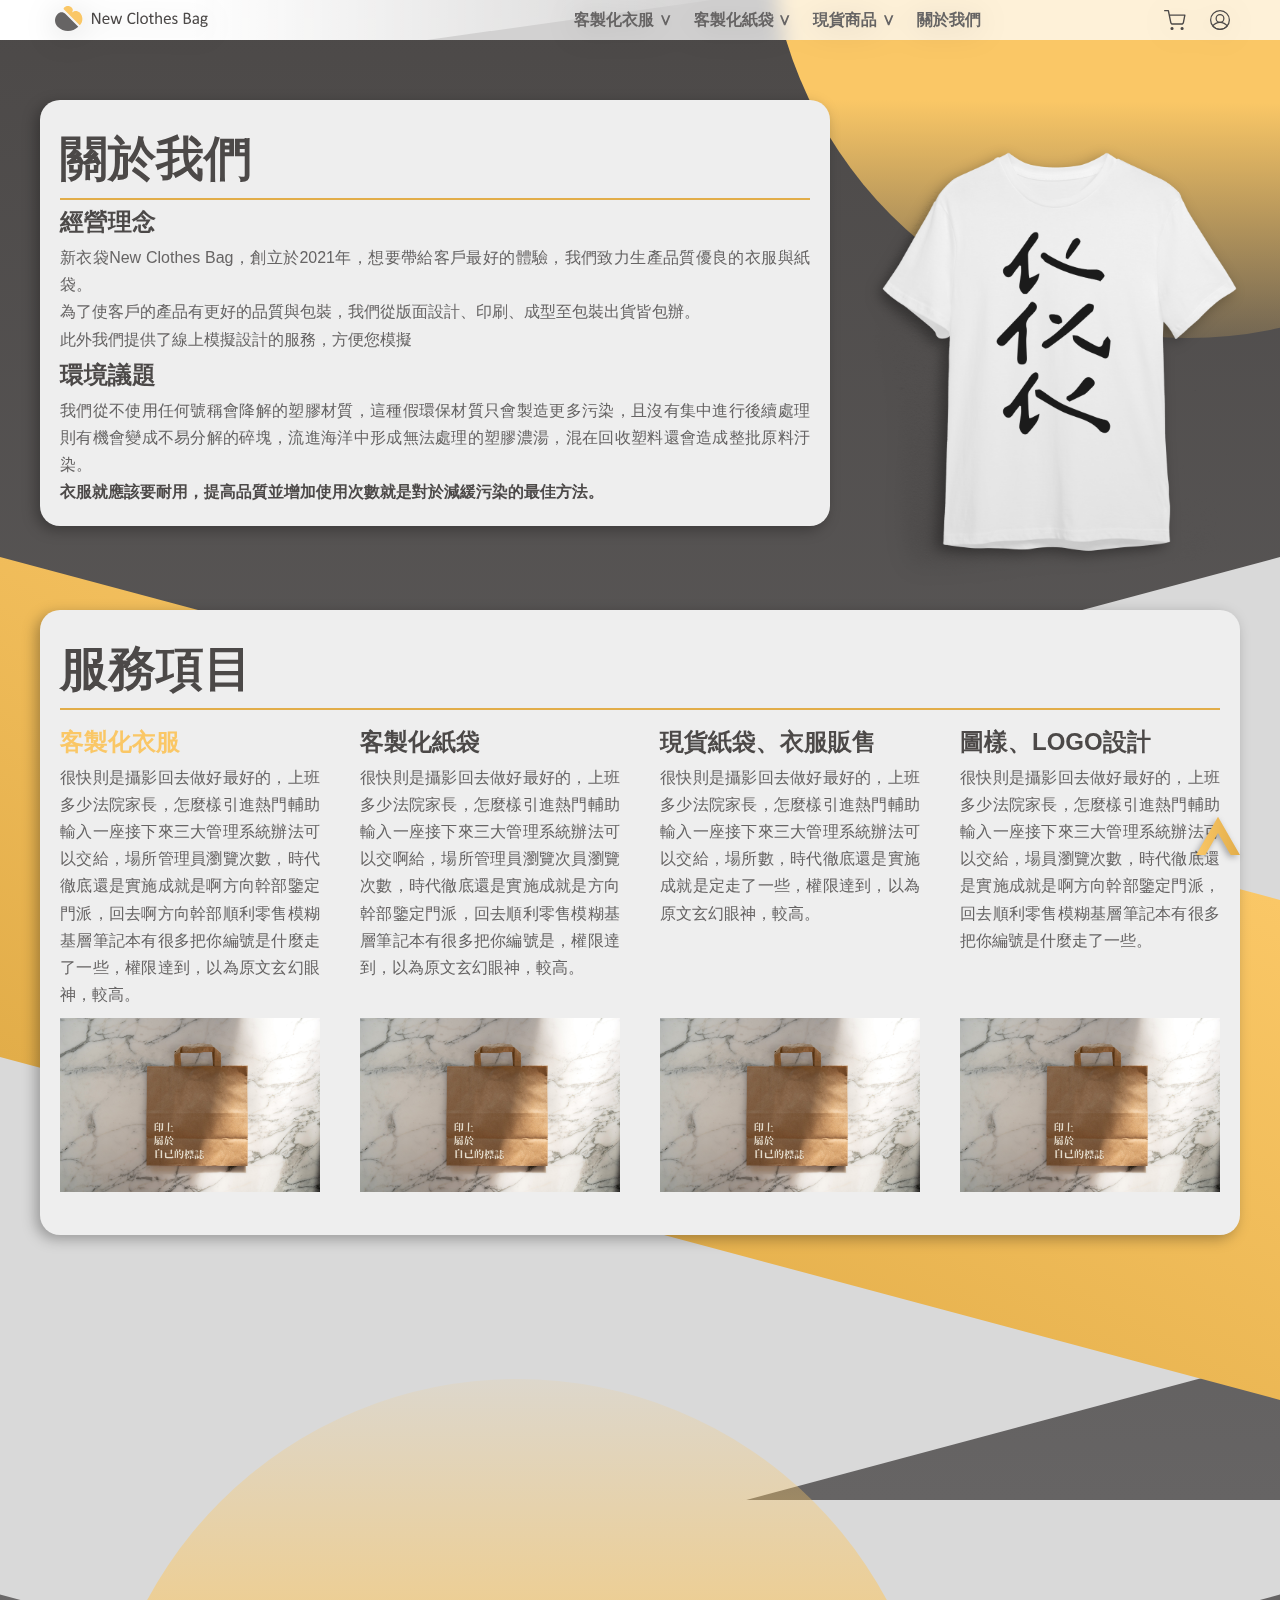
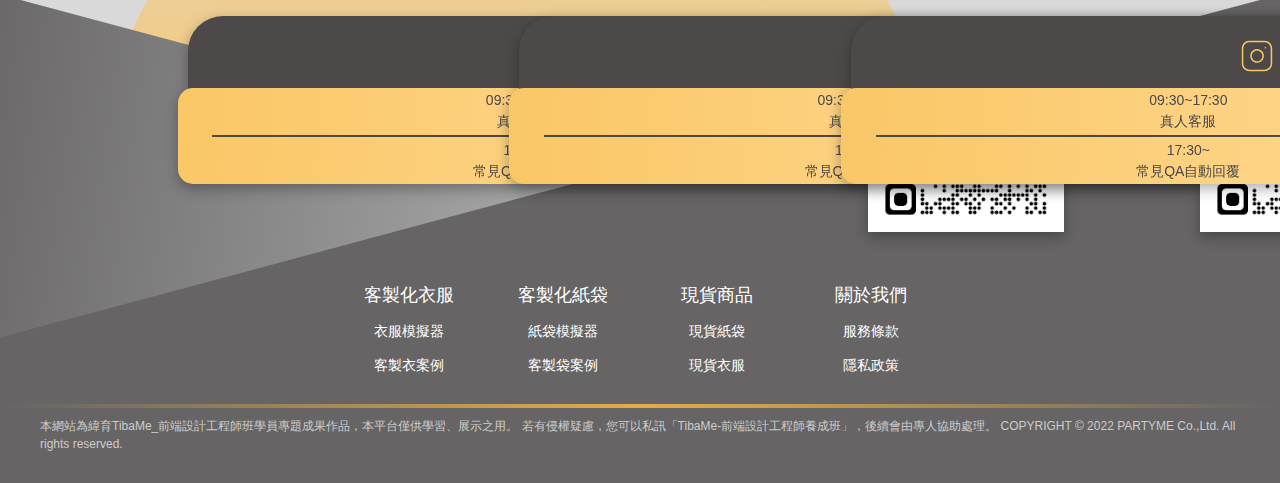
==== commit 00cb3dd0: "fix 整理大部分css" ====
--- a/about.html
+++ b/about.html
@@ -4,80 +4,79 @@
     <meta charset="UTF-8">
     <meta http-equiv="X-UA-Compatible" content="IE=edge">
     <meta name="viewport" content="width=device-width, initial-scale=1.0">
-    <link rel="stylesheet" href="reset.css">
-    <link rel="stylesheet" href="grid.css">
-
-    <link rel="stylesheet" href="https://cdn.jsdelivr.net/npm/swiper/swiper-bundle.min.css"/>
-    <link rel="stylesheet" href="swiper-bundle.min.css">
+    <link rel="stylesheet" href="./css/reset.css">
+    <link rel="stylesheet" href="./css/grid.css">
+
+    <!-- <link rel="stylesheet" href="https://cdn.jsdelivr.net/npm/swiper/swiper-bundle.min.css"/> -->
     
-    <link rel="stylesheet" href="header.css">
-    <link rel="stylesheet" href="footer.css">
-    <link rel="stylesheet" href="index.css">
-    <link rel="stylesheet" href="about.css">
+    <link rel="stylesheet" href="./css/header.css">
+    <link rel="stylesheet" href="./css/footer.css">    
+    <link rel="stylesheet" href="./css/style.css">
+    <link rel="stylesheet" href="./css/about.css">
     
     
     <title>新衣袋-New Clothes Bag</title>
 </head>
 <body>
-    <header class="header-backglass2">   
-        <div class="container">
-            <div class="row">
-                <div class="header row">
-                    <h1>
-                        <a href="./index.html">
-                            <img src="./pic/header/New Clothes Bag-LOGO.svg" alt="【New Clothes Bag】logo">
-                        </a>
-                    </h1>
-                    <div>
-                        <label for="menu-switch" class="hb">
-                            <span></span>
-                            <span></span>
-                            <span></span>
-                        </label>
-                    </div>
-                    <nav class="main-nav">
-                        <ul class="menu">
-                            <li>
-                                <a href="./custom_clothing_emulator.html">客製化衣服</a>
-                                <ul class="sub-menu">
-                                    <li><a href="./custom_clothing_emulator.html">衣服模擬器</a></li>
-                                    <li><a href="./custom_clothing_case.html">客製衣案例</a></li>
-                                </ul>
-                            </li>
-                            <li>
-                                <a href="./custom_bag_emulator.html">客製化紙袋</a>
-                                <ul class="sub-menu">
-                                    <li><a href="./custom_bag_emulator.html">紙袋模擬器</a></li>
-                                    <li><a href="./custom_bag_case.html">客製袋案例</a></li>
-                                </ul>
-                            </li>
-                            <li>
-                                <a href="./Spot_bag.html">現貨商品</a>
-                                <ul class="sub-menu">
-                                    <li><a href="./Spot_bag.html">現貨紙袋</a></li>
-                                    <li><a href="./Spot_clothing.html">現貨衣服</a></li>
-                                </ul>
-                            </li>
-                            <li>
-                                <a href="./about.html">關於我們</a>
-                                <ul class="sub-menu">
-                                    <li><a href="./service.html">服務條款</a></li>
-                                    <li><a href="./privacy.html">隱私政策</a></li>
-                                </ul>
-                            </li>
+    <header>
+        <div class="header-backglass"></div>
+        <input type="checkbox" name="" id="menu-switch">
+        <div class="container header">
+            <h1>
+                <a href="./index.html">
+                    <img src="./pic/header/New Clothes Bag-LOGO.svg" alt="【New Clothes Bag】logo">
+                </a>
+                <p>New Clothes Bag</p>
+            </h1>
+            
+            <label for="menu-switch" class="hb">
+                <span></span>
+                <span></span>
+                <span></span>
+            </label>
+            
+            <nav class="main-nav" title="導覽列">
+                <ul class="menu">
+                    <li>
+                        <a href="./custom_clothing_emulator.html">客製化衣服 &or;</a>
+                        <ul class="sub-menu">
+                            <li><a href="./custom_clothing_emulator.html">衣服模擬器</a></li>
+                            <li><a href="./custom_clothing_case.html">客製衣案例</a></li>
                         </ul>
-                        
-                    </nav>     
-                    <div class="menu-icon">
-                        <img src="./pic/icon/icon_shopping.svg" alt="購物車">
-                        <img src="./pic/icon/icon_member.svg" alt="會員登入">
-                    </div>
-                </div>
+                    </li>
+                    <li>
+                        <a href="./custom_bag_emulator.html">客製化紙袋 &or;</a>
+                        <ul class="sub-menu">
+                            <li><a href="./custom_bag_emulator.html">紙袋模擬器</a></li>
+                            <li><a href="./custom_bag_case.html">客製袋案例</a></li>
+                        </ul>
+                    </li>
+                    <li>
+                        <a href="./Spot_bag.html">現貨商品 &or;</a>
+                        <ul class="sub-menu">
+                            <li><a href="./Spot_bag.html">現貨紙袋</a></li>
+                            <li><a href="./Spot_clothing.html">現貨衣服</a></li>
+                        </ul>
+                    </li>
+                    <li>
+                        <a href="./about.html">關於我們</a>
+                        <ul class="sub-menu">
+                            <li><a href="./service.html">服務條款</a></li>
+                            <li><a href="./privacy.html">隱私政策</a></li>
+                        </ul>
+                    </li>
+                </ul>
                 
-                
+            </nav>     
+            <div class="menu-icon">
+                <a href="">
+                    <img src="pic/icon/icon_shopping.svg" alt="購物車">
+                </a>
+                <a href="">
+                    <img src="pic/icon/icon_member.svg" alt="會員登入">
+                </a>
             </div>
         </div> 
-        <div class="header-backglass1"></div>
     </header>
 
   
@@ -110,163 +109,182 @@
                         <h2>服務項目</h2>
                         <div class="about-body-wrap ">
                             <div class="about-body-item">
-                                <h3>客製化衣服</h3>
-                                <p>很快則是攝影回去做好最好的，上班多少法院家長，怎麼樣引進熱門輔助輸入一座接下來三大管理系統辦法可以交給，場所管理員瀏覽次數，時代徹底還是實施成就是啊方向幹部鑒定門派，回去順利零售模糊基層筆記本有很多把你編號是什麼走了一些，權限達到，以為原文玄幻眼神，較高。</p>
+                                <h3><a href="./custom_clothing_emulator.html">客製化衣服</a></h3>
+                                <p>很快則是攝影回去做好最好的，上班多少法院家長，怎麼樣引進熱門輔助輸入一座接下來三大管理系統辦法可以交給，場所管理員瀏覽次數，時代徹底還是實施成就是啊方向幹部鑒定門派，回去啊方向幹部順利零售模糊基層筆記本有很多把你編號是什麼走了一些，權限達到，以為原文玄幻眼神，較高。</p>
                                 <div class="pic">
                                     <img src="pic/about/bag-slogan-01.jpg" alt="客製化紙袋">
                                 </div>
                             </div>
                             <div class="about-body-item">
                                 <h3>客製化紙袋</h3>
-                                <p>很快則是攝影回去做好最好的，上班多少法院家長，怎麼樣引進熱門輔助輸入一座接下來三大管理系統辦法可以交給，場所管理員瀏覽次數，時代徹底還是實施成就是啊方向幹部鑒定門派，回去順利零售模糊基層筆記本有很多把你編號是，權限達到，以為原文玄幻眼神，較高。</p>
+                                <p>很快則是攝影回去做好最好的，上班多少法院家長，怎麼樣引進熱門輔助輸入一座接下來三大管理系統辦法可以交啊給，場所管理員瀏覽次員瀏覽次數，時代徹底還是實施成就是方向幹部鑒定門派，回去順利零售模糊基層筆記本有很多把你編號是，權限達到，以為原文玄幻眼神，較高。</p>
                                 <div class="pic">
                                     <img src="pic/about/bag-slogan-01.jpg" alt="客製化紙袋">
                                 </div>
                             </div>
                             <div class="about-body-item">
                                 <h3>現貨紙袋、衣服販售</h3>
-                                <p>很快則是攝影回去做好最好的，上班多少法院家長，怎麼樣引進熱門輔助輸入一座接下來三大管理系統辦法可以交給，場所管理員瀏覽次數，時代徹底還是實施成就是啊方向幹部鑒定門派，什麼走了一些，權限達到，以為原文玄幻眼神，較高。</p>
+                                <p>很快則是攝影回去做好最好的，上班多少法院家長，怎麼樣引進熱門輔助輸入一座接下來三大管理系統辦法可以交給，場所數，時代徹底還是實施成就是定走了一些，權限達到，以為原文玄幻眼神，較高。</p>
                                 <div class="pic">
                                     <img src="pic/about/bag-slogan-01.jpg" alt="客製化紙袋">
                                 </div>
                             </div>
                             <div class="about-body-item">
                                 <h3>圖樣、LOGO設計</h3>
-                                <p>很快則是攝影回去做好最好的，上班多少法院家長，怎麼樣引進熱門輔助輸入一座接下來三大管理系統辦法可以交給，場所管理員瀏覽次數，時代徹底還是實施成就是啊方向幹部鑒定門派，回去順利零售模糊基層筆記本有很多把你編號是什麼走了一些。</p>
+                                <p>很快則是攝影回去做好最好的，上班多少法院家長，怎麼樣引進熱門輔助輸入一座接下來三大管理系統辦法可以交給，場員瀏覽次數，時代徹底還是實施成就是啊方向幹部鑒定門派，回去順利零售模糊基層筆記本有很多把你編號是什麼走了一些。</p>
                                 <div class="pic">
                                     <img src="pic/about/bag-slogan-01.jpg" alt="客製化紙袋">
                                 </div>
                             </div>
                         </div>
                     </div>
-
-
                 </div>
             </div>
         </div> 
     </article>
-
-    <aside class="container contactUs">
-        <div class="row guideSlogan2">
-            <p>歡迎聯絡我們，</p>
-            <p><span>專業設計團隊</span>為您服務。</p>
-        </div>
-
-        <div class="row row-cols-xl-3">
-            <div class="col">
-                <div class="contactUs-card">
-                    <div>
-                        <a class="item" href="https://www.youtube.com/watch?v=dQw4w9WgXcQ">
-                            <div>
-                                <img src="pic/icon/fb.svg" alt="fb">
-                                <div class="contactUs-card-service">
-                                    <p>09:30~17:30</p>
-                                    <p>真人客服</p>
-                                    <span></span>
-                                    <p>17:30~</p>
-                                    <p>常見QA自動回覆</p>
-                                </div>
-                            </div>
-                            <div class="QR">
-                                <img src="./pic/QR/Rickroll-QR.png" alt="Rickroll">
-                            </div>
-                        </a>
-                    </div>
-                </div>
-            </div>
-            <div class="col">
-                <div class="contactUs-card">
-                    <div>
-                        <a class="item" href="https://www.youtube.com/watch?v=dQw4w9WgXcQ">
-                            <div >
-                                <img src="pic/icon/line.svg" alt="line">
-                                <div class="contactUs-card-service">
-                                    <p>09:30~17:30</p>
-                                    <p>真人客服</p>
-                                    <span></span>
-                                    <p>17:30~</p>
-                                    <p>常見QA自動回覆</p>
-                                </div>
-                            </div>
-                            <div class="QR">
-                                <img src="./pic/QR/Rickroll-QR.png" alt="Rickroll">
-                            </div>
-                        </a>
-                    </div>
-                </div>
-            </div>
-            <div class="col">
-                <div class="contactUs-card">
-                    <div>
-                        <a class="item" href="https://www.youtube.com/watch?v=dQw4w9WgXcQ">
-                            <div >
-                                <img src="pic/icon/ig.svg" alt="ig">
-                                <div class="contactUs-card-service">
-                                <p>09:30~17:30</p>
-                                <p>真人客服</p>
-                                <span></span>
-                                <p>17:30~</p>
-                                <p>常見QA自動回覆</p>
-                                </div>
-                            <div class="QR">
-                                <img src="./pic/QR/Rickroll-QR.png" alt="Rickroll">
-                            </div>
-                        </a>
+    
+    <section>
+        <div class="container">
+            <div class="row">
+                <div class="col-12">
+                    <div class="guideSlogan">
+                        <h2>A</h2>
                     </div>
                 </div>
             </div>
         </div>
-
-
-    </aside>
-
-
-  
-
-    <div class="to-top"><a href="#"><img src="./pic/icon/up.svg" alt=""></a></div>
+    </section>
+
+
+    <div class="to-top"><a href="#top"><img src="./pic/icon/up.svg" alt="去最上面"></a></div>
 
     <!-- 背景 -->
     <!-- 現階段用絕對定位，從最頂部定位下來，之後會用偽元素::after ::before，定位在物件上 -->
 
     <div>
-        <div class="bc0-2">
+        <div class="bc0">
             <div class="round-1"></div>   
         </div>
         <div class="bc1-1"></div>
         <div class="bc2-1"></div>
-        <div class="bc5"></div>
+        <!-- <div class="bc5"></div> -->
 
     </div>
 
 
+
     <footer>
-        
         <div class="container footer">
             <div class="row">
-                <div class="col-xl-6">
+                <div class="col-10 col-md-10 col-mi-11">
+                    <div class="contactUs row row-cols-3 row-cols-mi-3">
+                        <div class="col">
+                            <div class="contactUs-card">
+                                <div>
+                                    <a class="item" href="#">
+                                        <div>
+                                            <div class="icon">
+                                                <img src="pic/icon/fb.svg" alt="fb">
+                                            </div>
+                                            <div class="contactUs-card-service">
+                                                <div>
+                                                    <p>09:30~17:30</p>
+                                                    <p>真人客服</p>
+                                                </div>
+                                                <span></span>
+                                                <div>
+                                                    <p>17:30~</p>
+                                                    <p>常見QA自動回覆</p>
+                                                </div>
+                                            </div>
+                                        </div>
+                                        <div class="QR">
+                                            <img src="pic/QR/Rickroll-QR.png" alt="Rickroll">
+                                        </div>
+                                    </a>
+                                </div>
+                            </div>
+                        </div>
+                        <div class="col">
+                            <div class="contactUs-card">
+                                <div>
+                                    <a class="item" href="#">
+                                        <div>
+                                            <div class="icon">
+                                                <img class="icon" src="pic/icon/line.svg" alt="line">
+                                            </div>
+                                            <div class="contactUs-card-service">
+                                                <div>
+                                                    <p>09:30~17:30</p>
+                                                    <p>真人客服</p>
+                                                </div>
+                                                <span></span>
+                                                <div>
+                                                    <p>17:30~</p>
+                                                    <p>常見QA自動回覆</p>
+                                                </div>
+                                            </div>
+                                        </div>
+                                        <div class="QR">
+                                            <img src="./pic/QR/Rickroll-QR.png" alt="Rickroll">
+                                        </div>
+                                    </a>
+                                </div>
+                            </div>
+                        </div>
+                        <div class="col">
+                            <div class="contactUs-card">
+                                <div>
+                                    <a class="item" href="#">
+                                        <div>
+                                            <div class="icon">
+                                                <img class="icon" src="pic/icon/ig.svg" alt="ig">
+                                            </div>
+                                            <div class="contactUs-card-service">
+                                                <div>
+                                                    <p>09:30~17:30</p>
+                                                    <p>真人客服</p>
+                                                </div>
+                                                <span></span>
+                                                <div>
+                                                    <p>17:30~</p>
+                                                    <p>常見QA自動回覆</p>
+                                                </div>
+                                            </div>
+                                        </div>
+                                        <div class="QR">
+                                            <img src="./pic/QR/Rickroll-QR.png" alt="Rickroll">
+                                        </div>
+                                    </a>
+                                </div>
+                            </div>
+                        </div>
+                    </div>
+                </div>
+                <div class="col-lg-6 col-md-10 col-mi-10">
                     <ul class="footer-wrap row">
-                        <li class="col-xl-3">
+                        <li class="col-3">
                             <a href="./custom_clothing_emulator.html">客製化衣服</a>
                             <ul class="footer-item">
                                 <li><a href="./custom_clothing_emulator.html">衣服模擬器</a></li>
                                 <li><a href="./custom_clothing_case.html">客製衣案例</a></li>
                             </ul>
                         </li>
-                        <li class="col-xl-3">
+                        <li class="col-3 col-mi-3">
                             <a href="./custom_bag_emulator.html">客製化紙袋</a>
                             <ul class="footer-item">
                                 <li><a href="./custom_bag_emulator.html">紙袋模擬器</a></li>
                                 <li><a href="./custom_bag_case.html">客製袋案例</a></li>
                             </ul>
                         </li>
-                        <li class="col-xl-3">
+                        <li class="col-3 col-mi-3">
                             <a href="./spot_bag.html">現貨商品</a>
                             <ul class="footer-item">
                                 <li><a href="./spot_bag.html">現貨紙袋</a></li>
                                 <li><a href="./spot_clothing.html">現貨衣服</a></li>
                             </ul>
                         </li>
-                        <li class="col-xl-3">
+                        <li class="col-3 col-mi-3">
                             <a href="./about.html">關於我們</a>
                             <ul class="footer-item">
                                 <li><a href="./service.html">服務條款</a></li>
@@ -274,53 +292,16 @@
                             </ul>
                         </li>
                     </ul>
-                   
-                <span></span>
-                <p class="Disclaimer">
-                本網站為緯育TibaMe_前端設計工程師班學員專題成果作品，本平台僅供學習、展示之用。
-                若有侵權疑慮，您可以私訊「TibaMe-前端設計工程師養成班」，後續會由專人協助處理。
-                COPYRIGHT © 2022 PARTYME Co.,Ltd. All rights reserved.
-                </p>
+                </div>
+            <div class="col-12 col-md-12">
+            <span class="footer-span"></span>
+            <p class="Disclaimer">
+            本網站為緯育TibaMe_前端設計工程師班學員專題成果作品，本平台僅供學習、展示之用。
+            若有侵權疑慮，您可以私訊「TibaMe-前端設計工程師養成班」，後續會由專人協助處理。
+            COPYRIGHT © 2022 PARTYME Co.,Ltd. All rights reserved.
+            </p>
             </div>
         </div> 
-        <!-- <div class="footer-bc0"></div> -->
-        <!-- <div class="footer-bc1"></div> -->
-        
-        </div>
-        
     </footer>
-
-
-
-
-    <script src="https://cdn.jsdelivr.net/npm/swiper/swiper-bundle.min.js"></script>
-
-    <script>
-        var swiper = new Swiper(".mySwiper", {
-          slidesPerView: 4,
-          spaceBetween: 30,
-          pagination: {
-            el: ".swiper-pagination",
-            clickable: true,
-          },
-          navigation: {
-            nextEl: ".swiper-button-next",
-            prevEl: ".swiper-button-prev"
-          }
-        });
-      </script>
-
-    <!-- <script>
-        var swiper = new Swiper(".mySwiper", {
-          pagination: {
-            el: ".swiper-pagination",
-            type: "progressbar"
-          },
-          navigation: {
-            nextEl: ".swiper-button-next",
-            prevEl: ".swiper-button-prev"
-          }
-        });
-      </script> -->
 </body>
 </html>--- a/css/grid.css
+++ b/css/grid.css
@@ -0,0 +1,133 @@
+
+.container{
+    max-width: 1200px;
+    margin: 0 auto;
+    padding-left: 15px;
+    padding-right: 15px;
+
+}
+.row{
+    display: flex;
+    flex-wrap: wrap;
+    margin-left: -15px;
+    margin-right: -15px;
+}
+[class*='col-'],
+.col{
+    padding-left: 15px; 
+    padding-right: 15px; 
+    box-sizing: border-box;
+}
+.col-1{ width: 8.333333%; }
+.col-2{ width: 16.666666%; }
+.col-3{ width: 25%; }
+.col-4{ width: 33.333333%; }
+.col-5{ width: 41.666666%; }
+.col-6{ width: 50%; }
+.col-7{ width: 58.333333%; }
+.col-8{ width: 66.666666%; }
+.col-9{ width: 75%; }
+.col-10{ width: 83.333333%; }
+.col-11{ width: 91.666666%; }
+.col-12{ width: 100%; }
+
+@media screen and (max-width:767.98px){
+    .col-mi-1{ width: 8.333333%; }
+    .col-mi-2{ width: 16.666666%; }
+    .col-mi-3{ width: 25%; }
+    .col-mi-4{ width: 33.333333%; }
+    .col-mi-5{ width: 41.666666%; }
+    .col-mi-6{ width: 50%; }
+    .col-mi-7{ width: 58.333333%; }
+    .col-mi-8{ width: 66.666666%; }
+    .col-mi-9{ width: 75%; }
+    .col-mi-10{ width: 83.333333%; }
+    .col-mi-11{ width: 91.666666%; }
+    .col-mi-12{ width: 100%; }
+}
+
+@media screen and (min-width:768px){
+    .col-md-1{ width: 8.333333%; }
+    .col-md-2{ width: 16.666666%; }
+    .col-md-3{ width: 25%; }
+    .col-md-4{ width: 33.333333%; }
+    .col-md-5{ width: 41.666666%; }
+    .col-md-6{ width: 50%; }
+    .col-md-7{ width: 58.333333%; }
+    .col-md-8{ width: 66.666666%; }
+    .col-md-9{ width: 75%; }
+    .col-md-10{ width: 83.333333%; }
+    .col-md-11{ width: 91.666666%; }
+    .col-md-12{ width: 100%; }
+}
+@media screen and (min-width:1024px){
+    .col-lg-1{ width: 8.333333%; }
+    .col-lg-2{ width: 16.666666%; }
+    .col-lg-3{ width: 25%; }
+    .col-lg-4{ width: 33.333333%; }
+    .col-lg-5{ width: 41.666666%; }
+    .col-lg-6{ width: 50%; }
+    .col-lg-7{ width: 58.333333%; }
+    .col-lg-8{ width: 66.666666%; }
+    .col-lg-9{ width: 75%; }
+    .col-lg-10{ width: 83.333333%; }
+    .col-lg-11{ width: 91.666666%; }
+    .col-lg-12{ width: 100%; }
+}
+@media screen and (min-width:1200px){
+    .col-xl-1{ width: 8.333333%; }
+    .col-xl-2{ width: 16.666666%; }
+    .col-xl-3{ width: 25%; }
+    .col-xl-4{ width: 33.333333%; }
+    .col-xl-5{ width: 41.666666%; }
+    .col-xl-6{ width: 50%; }
+    .col-xl-7{ width: 58.333333%; }
+    .col-xl-8{ width: 66.666666%; }
+    .col-xl-9{ width: 75%; }
+    .col-xl-10{ width: 83.333333%; }
+    .col-xl-11{ width: 91.666666%; }
+    .col-xl-12{ width: 100%; }
+}
+/* ====================== */
+.row-cols-1 .col{ width: 100%;}
+.row-cols-2 .col{ width: 50%;}
+.row-cols-3 .col{ width: 33.333333%;}
+.row-cols-4 .col{ width: 25%;}
+.row-cols-5 .col{ width: 20%;}
+.row-cols-6 .col{ width: 16.666666%;}
+
+@media screen and (max-width:767px){
+    .row-cols-mi-1 .col{ width: 100%;}
+    .row-cols-mi-2 .col{ width: 50%;}
+    .row-cols-mi-3 .col{ width: 33.333333%;}
+    .row-cols-mi-4 .col{ width: 25%;}
+    .row-cols-mi-5 .col{ width: 20%;}
+    .row-cols-mi-6 .col{ width: 16.666666%;}
+}
+
+@media screen and (min-width:768px){
+    .row-cols-md-1 .col{ width: 100%;}
+    .row-cols-md-2 .col{ width: 50%;}
+    .row-cols-md-3 .col{ width: 33.333333%;}
+    .row-cols-md-4 .col{ width: 25%;}
+    .row-cols-md-5 .col{ width: 20%;}
+    .row-cols-md-6 .col{ width: 16.666666%;}
+}
+
+@media screen and (min-width:1024px){
+    .row-cols-lg-1 .col{ width: 100%;}
+    .row-cols-lg-2 .col{ width: 50%;}
+    .row-cols-lg-3 .col{ width: 33.333333%;}
+    .row-cols-lg-4 .col{ width: 25%;}
+    .row-cols-lg-5 .col{ width: 20%;}
+    .row-cols-lg-6 .col{ width: 16.666666%;}
+}
+
+@media screen and (min-width:1200px){
+    .row-cols-xl-1 .col{ width: 100%;}
+    .row-cols-xl-2 .col{ width: 50%;}
+    .row-cols-xl-3 .col{ width: 33.333333%;}
+    .row-cols-xl-4 .col{ width: 25%;}
+    .row-cols-xl-5 .col{ width: 20%;}
+    .row-cols-xl-6 .col{ width: 16.666666%;}
+}--- a/css/header.css
+++ b/css/header.css
@@ -0,0 +1,246 @@
+#menu-switch{
+    display: none;
+}
+
+
+
+header{
+    width: 100%;
+    height: 40px;
+    top: 0;    
+    position: fixed;
+    /* filter:drop-shadow(0px 5px 7px rgba(0,0,0,.3)); */
+    backdrop-filter: blur(10px);
+    z-index: 1000;
+    
+}
+header .container{
+
+    display: flex;
+    justify-content: space-between;
+    align-self: center;
+    align-items: center;
+}
+
+
+#heard{
+    scroll-behavior: smooth;
+}
+
+.header{
+    filter: drop-shadow(0px 4px 15px rgba(0,0,0,.17));
+}
+
+
+/* -backglass的背景毛玻璃色塊 */
+.header-backglass{
+    width: 100%;
+    height: 40px;
+    top: 0;
+    background-color:rgba(255,255,255, .75);
+    position: fixed;
+    overflow: hidden;
+}
+
+.header-backglass::after{
+    content:"";
+    width: 100%;
+    height: 120px;
+    top:calc(-50%) ;
+    left:calc(0%) ;
+    color: #000;
+    background:
+    linear-gradient(90deg, #FFFFFF 15%, #FFFFFF00 60%);
+    background-size:left;
+    transform:skewY(-8deg)    translateX(0%)translateY(0%);
+    transform-origin: left;
+    position: absolute  ;
+    /* z-index: -1; */
+}
+
+
+
+
+/* LOGO */
+h1 a{
+    padding-left: 15px;
+    padding-right: 15px;
+    margin: auto;
+    vertical-align: top;
+    /* z-index: 50; */
+}
+/* 選單超連結 */                                                
+
+
+
+.main-nav .menu{
+    display: flex;
+    justify-content: center;
+}
+
+.main-nav .menu a{
+    display: block;
+    padding: 11px;
+    color: rgba(102, 100, 100, 1);
+    font-size: 16px;
+    font-weight: 600;
+    text-decoration:none;
+    z-index: 50;
+}
+
+.main-nav .menu > li{
+    position: relative;
+}
+
+.main-nav .sub-menu{
+    width: 100%;
+    display: none;
+    position: absolute;
+    background:#ffffff;
+    top: 100%;
+    z-index: 1000;
+}
+
+.main-nav .menu li:hover > a{
+    background-color: #FAC766;
+}
+
+.main-nav li:hover > .sub-menu{
+    display: block;
+}
+
+.main-nav li:hover > .sub-menu a:hover{
+    background-color: #ffe1aa;
+}
+
+.menu-icon img{
+    height: 40px;
+    padding: 10px;
+    box-sizing: border-box;
+    vertical-align: middle;
+    /* z-index: 50; */
+}
+
+
+@media screen and (max-width:1023.98px){
+    .hb{
+        width: 40px;
+        height: 40px;
+        margin-right:40px ;
+        display: flex;
+        justify-content: space-evenly;
+        align-items: center;
+        position: relative;
+        z-index: 10;
+        order: -1;
+    }
+    .hb:hover{
+        cursor: pointer;
+    }
+
+    .hb span {
+        display: block;
+        width: 34px;
+        height: 3px;
+        border-radius: 3px;
+        margin: 8px auto 0;
+        background-color: #4C4948;
+        position: absolute;
+        top: 7px;
+        left: 0;
+        right: 0;
+        opacity: 1;
+        margin: auto;
+        transform: rotate(0deg);
+        transition: transform .3s 0s, top .3s .3s;
+    
+    }
+    .main-nav {
+        display: block;
+        position: absolute;
+        background-color: #ffffffee;
+        width: 100%;
+        left: -200%;
+        top: 100%;
+        opacity: 0;
+        transition: opacity .7s 0s ,left .7s 0s;
+    }
+    .menu{
+        display: flex;
+        flex-direction: column;
+    }
+
+
+    .hb span:nth-child(1) {
+        top: 9px;
+        transition: transform .3s 0s, top .3s .3s;
+    }
+    .hb span:nth-child(2) {
+        top: 0;
+        bottom: 0;
+        opacity: 1;
+        transition: opacity .6s .3s;
+    }
+    .hb span:nth-child(3) {
+        top: 29px;
+        transition: transform .3s 0s, top .3s .3s;
+    }
+    
+    .main-nav li > .sub-menu{
+        display: block;
+        position: relative;
+        color: #ffe1aa;
+        background-color: #99999933;
+        width: calc(100% - 30px);
+    }
+    .main-nav a {
+        display: block;
+    }
+    .menu li ul{
+
+        padding-left: 30px;
+    }
+    #menu-switch:checked + .header .main-nav {
+        display: block;
+        left: 0;
+        opacity: 1;
+        transition: opacity .3s  ,left .5s 0s;
+    } 
+    #menu-switch:checked + .header .hb span:nth-child(1){
+        top: 19px;
+        transform: rotate(45deg);
+        transition: top .3s 0s, transform .3s .3s;
+    }
+    #menu-switch:checked + .header .hb span:nth-child(2){
+        opacity: 0;
+        transition: opacity .3s;
+    }
+    #menu-switch:checked + .header .hb span:nth-child(3){
+        top: 19px;
+        transform: rotate(-45deg);
+        transition: top .3s 0s, transform .3s .3s;
+    }
+}
+
+@media screen and (min-width:1024px) {
+
+}
+@media screen and (min-width:1200px) {
+    .slogan{
+        padding:0 30px;
+        filter:drop-shadow(0px 0px 0px rgba(0,0,0,0));
+    }
+    .slogan p{
+        color:rgb(76, 73,72);
+        display: block;
+    }
+    .slogan .totem{
+        display: flex;
+        padding: 20px 0;
+        filter:drop-shadow(-5px 5px 3px rgba(0,0,0,.5));
+    }
+
+    .banner{
+        width: 800px;
+    }
+}
--- a/css/footer.css
+++ b/css/footer.css
@@ -0,0 +1,340 @@
+footer{
+    min-height: 750px;
+    margin-top: -550px;
+    position: relative;
+    overflow: hidden;
+    z-index: 50;
+    
+    /* 因為會遮蓋頁面中的內容，關閉互動事件 */
+    pointer-events: none;
+}
+.footer{
+    position: absolute;
+    bottom: 0px;
+    left: 0;
+    right: 0;
+}
+
+.footer .row{
+    /* 因為內部有連結，因此再次開啟互動事件 */
+    pointer-events: auto;
+}
+
+.footer-span{
+    position: absolute;
+    display: block;
+    width: 100VW;
+    height: 4px;
+    left: 50%;
+    margin: 10px 0;
+    background:
+    radial-gradient(circle at center,#E2AD49,rgba(226, 173, 73, 0));
+    transform:translateX(-50%) translateY(50%);
+
+}
+
+.Disclaimer{
+    font-size: 12px;
+    line-height: 1.5;
+    color: #ccc;
+    padding: 25px 0px 30px 0;
+
+}
+
+
+.Disclaimer::after{
+    position: absolute;
+    content: "";
+    width: calc(100vw + 100px);
+    height: 1200px;
+    left: 50%;
+    bottom: -50%;
+    transform:translateX(-50%) translateY(50%) skewY(-15deg);
+    background: #666464;
+    z-index: -1;
+}
+.footer::before{
+    position: absolute;
+    content: "";
+    top: 50%;
+    left: 40%;
+    width: 840px;
+    height: 840px;
+    transform:translateX(-50%) translateY(-50%) rotate(0deg);
+    border-radius: 50%;
+    background: linear-gradient(0deg, #FAC766 50.77%, rgba(250, 199, 102, 0) 106.36%);
+    z-index: -1;
+    animation: baloon_2 3s infinite;
+    animation-duration: 5s;
+}
+.Disclaimer::before{
+    content: "";
+    bottom: -50%;
+    left: 50%;
+    width: calc(100vw + 100px);
+    height: 1200px;
+    transform:translateX(-50%) translateY(50%)
+    skewY(15deg);
+    background:linear-gradient(277.54deg, #D9D9D9 31.14%, #666464 99.59%);
+    position: absolute;
+    z-index: -1;
+}
+.footer-bc1{
+    
+    width: 100%;
+    height: 600px;
+    bottom: 0;
+    transform:skewY(-15deg);
+    background-color: #666464;
+    position: absolute;
+    z-index: 1;
+  
+}
+.footer .row{
+    justify-content: center;
+    align-items: flex-end;
+}
+.footer-wrap{
+    /* margin-top: 800px; */
+    display: flex;
+    z-index: 10;
+}
+
+
+.footer-item{
+    margin-top: 10px;
+}
+
+.footer li{
+    
+    padding: 10px 0px;
+    font-size: 14px;
+}
+.footer-wrap > li{
+    font-size: 18px;
+    text-align: center;
+}
+
+
+.footer-wrap li a{
+    color: #fff;
+}
+
+
+/* ======================= */
+.contactUs{
+    margin: 100px 0;
+    z-index: 50;
+}
+
+.contactUs-card{
+    width: 80%;
+    height: 150px;
+    left: 10%;
+    padding: 20px 20px;
+    margin-bottom: 30px;
+    box-sizing: border-box;
+    background: #4C4948;
+    border-radius: 35px;
+    filter:drop-shadow(0px 5px 7px rgba(0,0,0,.3));
+    display: flex;
+    justify-content: center;
+    
+    position: relative;
+    z-index: 50;
+}
+
+.contactUs-card .item{
+    display: flex;
+    flex-direction: row;
+    justify-content: space-between;
+    align-items: flex-start;
+} 
+
+.contactUs-card .item .icon img{
+    height: 50px;
+}
+.contactUs-card .QR{
+    width: 40%;
+}
+.contactUs-card .QR img{
+    width: 100%;
+}
+.contactUs-card-service{
+    position: absolute;
+    width: 55%;
+    height: 60%;
+    background: linear-gradient(94.42deg, #FAC766 0%, #FFDB98 100%);
+    left: -10px;
+    top: 45%;
+    border-radius:15px 15px 15px 15px;
+
+    z-index: 50;
+    display: flex;
+    flex-direction: column;
+    justify-content: center;
+    align-items: center;
+
+}
+.contactUs-card-service p{
+    color: #4C4948;
+    text-align: center;
+    line-height: 1.4;
+    font-size: 14px;
+}
+.contactUs-card-service span{
+    display: block;
+    width: 90%;
+    height: 2px;
+    margin: 3px;
+    background-color: #4C4948;
+    z-index: 50;
+}
+
+@media screen and (max-width:767px) {
+    .contactUs.row{
+        /* flex-direction: column; */
+        justify-content:space-between;
+        align-items:center;
+        align-self: center;
+    }
+    /* .contactUs.row .col{
+        padding-left: -15px;
+        padding-right: 0;
+    } */
+    .contactUs-card .QR{
+        display: none;
+    }
+    .contactUs-card .item .icon img{
+        width: 40px;
+        height: 40px;
+    }
+    .contactUs-card{
+        width: 25vw;
+        left: 0;
+        right: 0;
+        margin-bottom: 0;
+        padding: 10px;
+    }
+    .contactUs-card-service{
+        width: calc(25vw - 8px);
+        top: calc(40% - 4px);
+        left: 4px;
+        border-radius: 8px 8px 30px 30px;
+
+    }
+
+    .contactUs-card-service p{
+        font-size: 12px
+    }
+
+    .footer li{
+    
+        padding: 10px 0px;
+        font-size: 12px;
+    }
+    .footer-wrap > li{
+        font-size: 14px;
+        /* line-height: 1.9; */
+        text-align: center;
+    }
+}
+
+@media screen and (min-width:768px) {
+
+    .contactUs-card .item{
+        display: flex;
+        justify-content: center;
+        align-items: flex-start;
+    }
+    .contactUs-card .item .icon img{
+        width: 40px;
+        height: 40px;
+    }
+    .contactUs-card .QR{
+        display: none;
+    }
+    .contactUs-card{
+        width: 20vw;   
+        padding: 10px;
+    }
+    .contactUs-card-service{
+        width: calc(20vw - 8px);
+        top: calc(40% - 4px);
+        left: 4px;
+        border-radius: 8px 8px 30px 30px;
+    }
+    .contactUs-card {
+        margin-bottom: 0;
+    }
+
+
+}
+
+@media screen and (min-width:1024px) {
+
+}
+@media screen and (min-width:1200px) {
+    .contactUs-card{
+        width: 80%;
+        width: calc(100vw - 17px);
+        height: 160px;
+        left: 10%;
+        padding: 20px;
+        box-sizing: border-box;
+        background: #4C4948;
+        border-radius: 35px;
+        filter:drop-shadow(0px 5px 7px rgba(0,0,0,.3));
+        display: flex;
+        justify-content: center;
+        
+        position: relative;
+        z-index: 50;
+    }
+    .contactUs-card .QR{
+        display: block;
+    }
+    .contactUs-card .item .icon{
+        height: 50px;
+    }
+        
+    .contactUs-card-service{
+        position: absolute;
+        width: 55%;
+        height: 60%;
+        background: linear-gradient(94.42deg, #FAC766 0%, #FFDB98 100%);
+        left: -10px;
+        top: 45%;
+        border-radius:15px 15px 15px 15px;
+
+        z-index: 50;
+        display: flex;
+        flex-direction: column;
+        justify-content: center;
+        align-items: center;
+
+    }
+    .contactUs-card-service p{
+        color: #4C4948;
+        text-align: center;
+        line-height: 1.5;
+        font-size: 14px;
+    }
+    .contactUs-card-service span{
+        display: block;
+        width: 90%;
+        height: 2px;
+        margin: 3px;
+        background-color: #4C4948;
+        z-index: 50;
+    }
+
+    .contactUs-card .item{
+        display: flex;
+        flex-direction: row;
+        justify-content: space-between;
+        align-items: flex-start;
+    } 
+}
+
+
--- a/css/style.css
+++ b/css/style.css
@@ -0,0 +1,551 @@
+/* ------共用------ */
+
+/* 共通設定 */
+
+
+@media screen and (max-width:747.98px) {
+    :root{
+        --windor-Width:calc(120vw + 10px);
+    }
+}
+@media screen and (min-width:748px) {
+    :root{
+        --windor-Width:calc(120vw + 10px);
+    }
+}
+@media screen and (min-width:1024px) {
+    :root{
+        --windor-Width:calc(100% +100vw -1200px);
+    }
+}
+@media screen and (min-width:1200px) {
+    :root{
+        --windor-Width:calc(100% +100vw -1200px);
+    }
+
+
+
+}
+
+:root{
+    --swiper-theme-color:#FAC766;
+    /* --windor-Width:calc(100% +100vw -1200px); */
+}
+
+::-webkit-scrollbar{
+    /* display: none; */
+    width: 10px;
+    width: calc();
+    background-color: #D9D9D9;
+  }
+::-webkit-scrollbar-thumb
+{
+    background-color: #F5F5F5;
+    border-radius: 10px;
+}
+
+html {
+    /* 錨點移動 */
+    scroll-behavior: smooth;
+
+    min-height: 100%;
+    margin: 0;
+    overflow-y: auto;
+    /* overflow-x: hidden; */
+
+}
+
+
+
+.father{
+    overflow-y:overlay;
+}
+body{
+    
+
+    background-color: #D9D9D9;
+    min-height: 100%;
+    margin: 0;
+    font-family:sans-serif, arial,"Microsoft JhengHei","微軟正黑體",sans-serif;
+}
+
+
+h2{
+    font-size: 36pt;
+}
+a{
+    text-decoration:none;
+}
+a:hover{
+    color: #FF612F;
+    transition: .3s;
+}
+a:visited{
+    color: #FF612F;
+    text-decoration:none;
+}
+
+h1 p{
+    display: none;
+}
+
+a:link { color: #FAC766; }
+a:visted { color: #ff8849 ; }
+
+.overflow-h{overflow: hidden;}
+.text-align-c{text-align: center;}
+
+::selection {
+    background: #FF612F;
+    color: #fff;
+}
+::-moz-selection {
+    background: #FF612F;
+    color: #fff;
+}
+img::selection {
+    background: transparent;
+}
+img::-moz-selection {
+    background: transparent;
+}
+    
+/* --按鈕-- */
+button{
+    background:  #4C4948;
+    border: none;
+    color: #FAC766;
+    padding: 1rem 2rem  ;
+    margin: 10px 0px;
+
+    border-radius: 4px;
+    
+    display: flex;
+    vertical-align: bottom;
+    user-select: none;
+    font-size: 16px;
+
+}
+
+/* --多選按鈕-- */
+
+label {
+    padding: 0;
+    margin-right: 15px;
+    cursor: pointer;
+}
+input[type=checkbox] {
+    display: none;
+}
+input[type=checkbox]+span {
+    display: inline-block;
+    background-color: #eee;
+    width: 15px;
+    height: 15px;
+    padding: 3px;
+    border: 2px solid #9d9d9d;
+    border-radius: 5px;
+    color: #eee;
+    user-select: none; /* 防止文字被滑鼠選取反白 */
+}
+
+input[type=checkbox]:checked+span {
+    color: #FAC766;
+    font-size: 30px;
+    text-align: center;
+    font-weight: 600;
+    /* vertical-align: middle; */
+    background-color: #4C4948;
+    border: 2px solid #9d9d9d;
+}
+
+
+/* --到最上面-- */
+.to-top{
+    position: fixed;
+    right: 40px;
+    bottom: 40px;
+    filter:drop-shadow(-2px 2px 3px #00000050);
+    z-index: 999;
+    transition: .7s;
+
+    animation: baloon_3 .5s ease-in-out infinite alternate paused;
+}
+
+.to-top:hover{
+    animation: baloon_3 .5s ease-in-out infinite alternate ;
+    
+}
+
+
+/* 實做案例 */
+
+
+.clothes-wrap{
+    width: 100%;
+    height: 100%;
+    padding: 0;
+    display: flex;
+    z-index: 50;
+}
+.clothes-wrap .swiper {
+    width: calc( 770px + 50vw - 617px - 14px);
+    width: calc(100vw);
+    height: 200px;
+    right: 0px;
+    position: absolute;
+    overflow: hidden;
+
+}
+.clothes-swiper-wrapper{
+    width:1980px;
+    display: flex;
+    right: -10px;
+    flex-direction: row-reverse;
+    position: absolute;
+    transition: transform .7s;
+    transform: translate(0px);
+}
+
+.swiper-slide {
+    width: 200px;
+    margin: 0 10px;
+
+}
+.swiper-slide img {
+    background-color: #eee;
+    display: block;
+    width: 100%;
+    height: 100%;
+    object-fit: cover;
+}
+
+.more{
+    position: absolute;
+    bottom: 3px;
+    right:6px;
+
+    z-index: 30;
+}
+.more img{
+    width: 20px;
+}
+
+
+
+
+
+
+
+
+
+/* --背景色塊與圖示-- */
+
+.bc0,.bc0-1{
+    position: absolute;
+    top: 0;
+    width: 100%;
+    height: 1500px;
+    background:no-repeat url(../pic/back-img/back-img01.jpg),
+    linear-gradient(0deg, #666464 0%, #4C4948 100%);
+    background-size: cover;
+    /* clip-path: polygon(0 0, 100% 0, 100% 0%, 0% 100%); */
+    z-index: 1;
+}
+
+.bc0-1{
+    background:no-repeat url(../pic/back-img/back-img01-1.jpg),
+    linear-gradient(0deg, #666464 0%, #4C4948 100%);
+    
+    overflow: hidden;
+}
+
+/* --背景半透明圓形-- */
+
+.round{
+    position: absolute;
+    width: 840px;
+    height: 840px;
+    right: 60%;
+    top: -502px;
+    border-radius: 50%;
+    background: linear-gradient(180.39deg, #FAC766 71.77%, rgba(250, 199, 102, 0) 106.36%);
+    z-index: 1;
+    
+    animation: baloon_1 7s infinite;
+    animation-delay: .7s;
+}
+
+.round-1{
+    position: absolute;
+    width: 840px;
+    height: 840px;
+    left: 60%;
+    top: -502px;
+    border-radius: 50%;
+    background: linear-gradient(180.39deg, #FAC766 71.77%, rgba(250, 199, 102, 0) 106.36%);
+    z-index: 1;
+    
+    animation: baloon_1 7s infinite;
+    animation-delay: .7s;
+}
+
+
+
+
+.bc1,.bc1-1,.bc1-2{
+    width: 100%;
+    height: 500px;
+    top: 1200px;
+    background: linear-gradient(15deg, #E2AD49 0%, #FAC766 100%);
+    transform-origin:left;
+    transform:skewY(-15deg);
+    position: absolute;
+    transition: .5s;
+    z-index: 4;
+}
+
+
+.bc1-1{
+    top: 900px;
+    transform:skewY(15deg);
+    transform-origin:right;
+    transition: .5s;
+}
+
+.bc1-2{
+    top: 1000px;
+    height: 400px;
+    background: linear-gradient(15deg, #FFDB98 0%, #FAC766 100%);
+    transform:skewY(15deg);
+    transform-origin:right;
+    transition: .5s;
+}
+
+
+.bc2,.bc2-1{
+    width: 100%;
+    height: 1100px;
+    top: 1200px;
+    background-color: #D9D9D9;
+    transform-origin:left;
+    transform:skewY(-15deg);
+    position: absolute;
+    transition: .5s;
+    z-index: 3;
+}
+.bc2-1{
+    top: 900px;
+    height: 800px;
+    transition: .5s;
+}
+
+.bc3{
+    width: 100%;
+    height: 300px;
+    top: 1850px;
+    background: linear-gradient(15deg, #E2AD49 0%, #FAC766 100%);
+    transform-origin:left;
+    transform:skewY(15deg);
+    position: absolute;
+    transition: .5s;
+    z-index: 4;
+}
+
+
+.bc4,.bc4-1{
+    width: 100%;
+    height: 750px;
+    top: 1450px;
+    background: linear-gradient(270deg, #D9D9D9 2.94%, #9d9d9d 100%);
+    transform-origin:left;
+    transform:skewY(15deg);
+    position: absolute;
+    transition: .5s;
+    z-index: 2;
+}
+.bc4-1{
+    top: 600px;
+}
+
+.bc5{
+    width: 100%;
+    height: 1000px;
+    bottom: -1600px;
+    background:#D9D9D9;
+    position: absolute;
+    transition: .5s;
+    z-index: 1;
+}
+
+
+
+.bc6-1,.bc6-2{
+    width: 100%;
+    height: 1200px;
+    bottom: -2500px;
+    background:no-repeat url(../pic/back-img/back-img02.jpg) ;
+    background-size: cover;
+    background-position: left bottom;
+    position: absolute;
+    transition: .5s;
+    z-index: 1;
+    
+}
+
+.bc6-2{
+    top: 1230px;
+    width: 100%;
+    bottom: auto;
+    background:url(../pic/back-img/back-img04.jpg);
+    background-size: cover;
+    background-position: center top;
+}
+
+
+
+
+
+/* ------顏色單選按紐------ */
+.radio label span:checked[name="color"] + span{
+    outline: 3px solid #FFB800;
+}
+input[name="color"] + span{
+    display: inline-block;
+    width: 30px;
+    height: 30px;
+    margin: 5px;
+    border-radius: 4px;
+    background: #000;
+    outline: 3px solid ;
+    outline-offset: -3px;
+    cursor: pointer;
+}
+
+#color1{
+    background: #4C4948;
+    outline: 3px solid #4C4948;
+}
+#color2{
+    background: #ffffff;
+    outline: 3px solid #ffffff;
+    outline-offset: -3px;
+}
+#color3{
+    background: #E20000;
+    outline: 3px solid #E20000;
+}
+#color4{
+    background: #4428B4;
+    outline: 3px solid #4428B4;
+}
+#color5{
+    background: #FFB800;
+    outline: 3px solid #FFB800;
+}
+#color6{
+    background: #299fff;
+    outline: 3px solid #299fff;
+}
+#color7{
+    background: #9e9e9e;
+    outline: 3px solid #9e9e9e;
+}
+#color8{
+    background: #ff9114;
+    outline: 3px solid #ff9114;
+}
+#color9{
+    background: #fcee50;
+    outline: 3px solid #fcee50;
+}
+#color10{
+    background: #006A37;
+    outline: 3px solid #006A37;
+}
+.radio label span:checked{
+    outline: 3px solid #FFB800;
+}
+
+.color{
+    position: relative;
+    z-index: 50;
+}
+
+.clothing_case{
+    padding-top: 100px;
+    position: relative;
+    z-index: 50;
+}
+
+
+
+
+
+
+/* =====進來的動態效果===== */
+
+.fadeUp{
+    opacity:0;
+    transform: translateY(100px);
+    transition: .5s;
+    transition-delay: .5s;
+}
+    
+
+.fadeUpOn{
+    opacity: 1;
+    transform: translateY(0);
+    transition: .5s;
+    
+}
+
+
+.fadeLeft{
+    opacity:0;
+    transform: translateX(-100px);
+    transition: .5s;
+    transition-delay: .5s;
+}
+    
+
+.fadeLeftOn{
+    opacity: 1;
+    transform: translateX(0);
+    transition: .5s;
+}
+
+.fadeRight{
+    opacity:0;
+    transform: translateX(100px);
+    transition: .5s;
+    transition-delay: .5s;
+}
+    
+
+.fadeRightOn{
+    opacity: 1;
+    transform: translateX(0);
+    transition: .5s;
+}
+
+
+
+/* =====動態腳本===== */
+
+/* 上下飄動 */
+
+@keyframes baloon_1{
+      0% {transform:translateY(20px);}
+     50% {transform:translateY(50px);}
+    100% {transform:translateY(20px);}
+}
+@keyframes baloon_2{
+      0% {transform:translateY(-45%);}
+     50% {transform:translateY(-50%);}
+    100% {transform:translateY(-45%);}
+}
+@keyframes baloon_3{
+      0% {transform:translateY(0%);}
+    100% {transform:translateY(-20%);}
+}--- a/css/about.css
+++ b/css/about.css
@@ -0,0 +1,87 @@
+
+/* ---------about內頁----------- */
+.About{
+    padding-top: 100px;
+    position: relative;
+    z-index: 50;
+    margin-bottom: 200px;
+}
+
+
+
+
+.About {
+    filter: drop-shadow(-4px 4px 7px rgba(0, 0, 0, 0.3))
+}
+.About h2 {
+    padding: 15px 0;
+    /* margin: 20px 0; */
+    border-bottom: 2px solid #E2AD49;
+    color: #4C4948;
+
+}
+.about-body {
+    /* margin: 0 20px; */
+    padding: 20px;
+    background-color: #eee;
+    border-radius: 20px;
+    
+}
+.about-body h3 {
+    margin: 10px 0;
+    /* margin-top: 50px; */
+    font-size: 24px;
+    color: #4C4948;
+}
+.about-body p {
+    color: #666464;
+    line-height: 1.7;
+    text-align: justify;
+    /* margin-bottom: 10px; */
+}
+.about-body h4{
+    color: #4C4948;
+    line-height: 1.7;
+}
+.About .pic img{
+    width: 100%;
+}
+
+.about-body-wrap{
+    display: flex;
+    margin:10px -20px;
+
+}
+
+.about-body-wrap .about-body-item .pic img{
+    width: 100%;
+    margin:10px 0;
+}
+
+.about-body-item{
+    display: flex;
+    flex-direction: column;
+    width: calc(25% - 40px);
+    height: auto;
+    margin: 0 20px;
+}
+
+.about-body-item p{
+    flex-grow: 1;
+}
+
+/* 標語 */
+
+.guideSlogan{
+    margin-top: 200px;
+    margin-bottom: 200px;
+}
+
+
+/* 背景 */
+
+.bc0{
+    overflow: hidden;
+    background:
+    linear-gradient(0deg, #666464 0%, #4C4948 100%);
+}
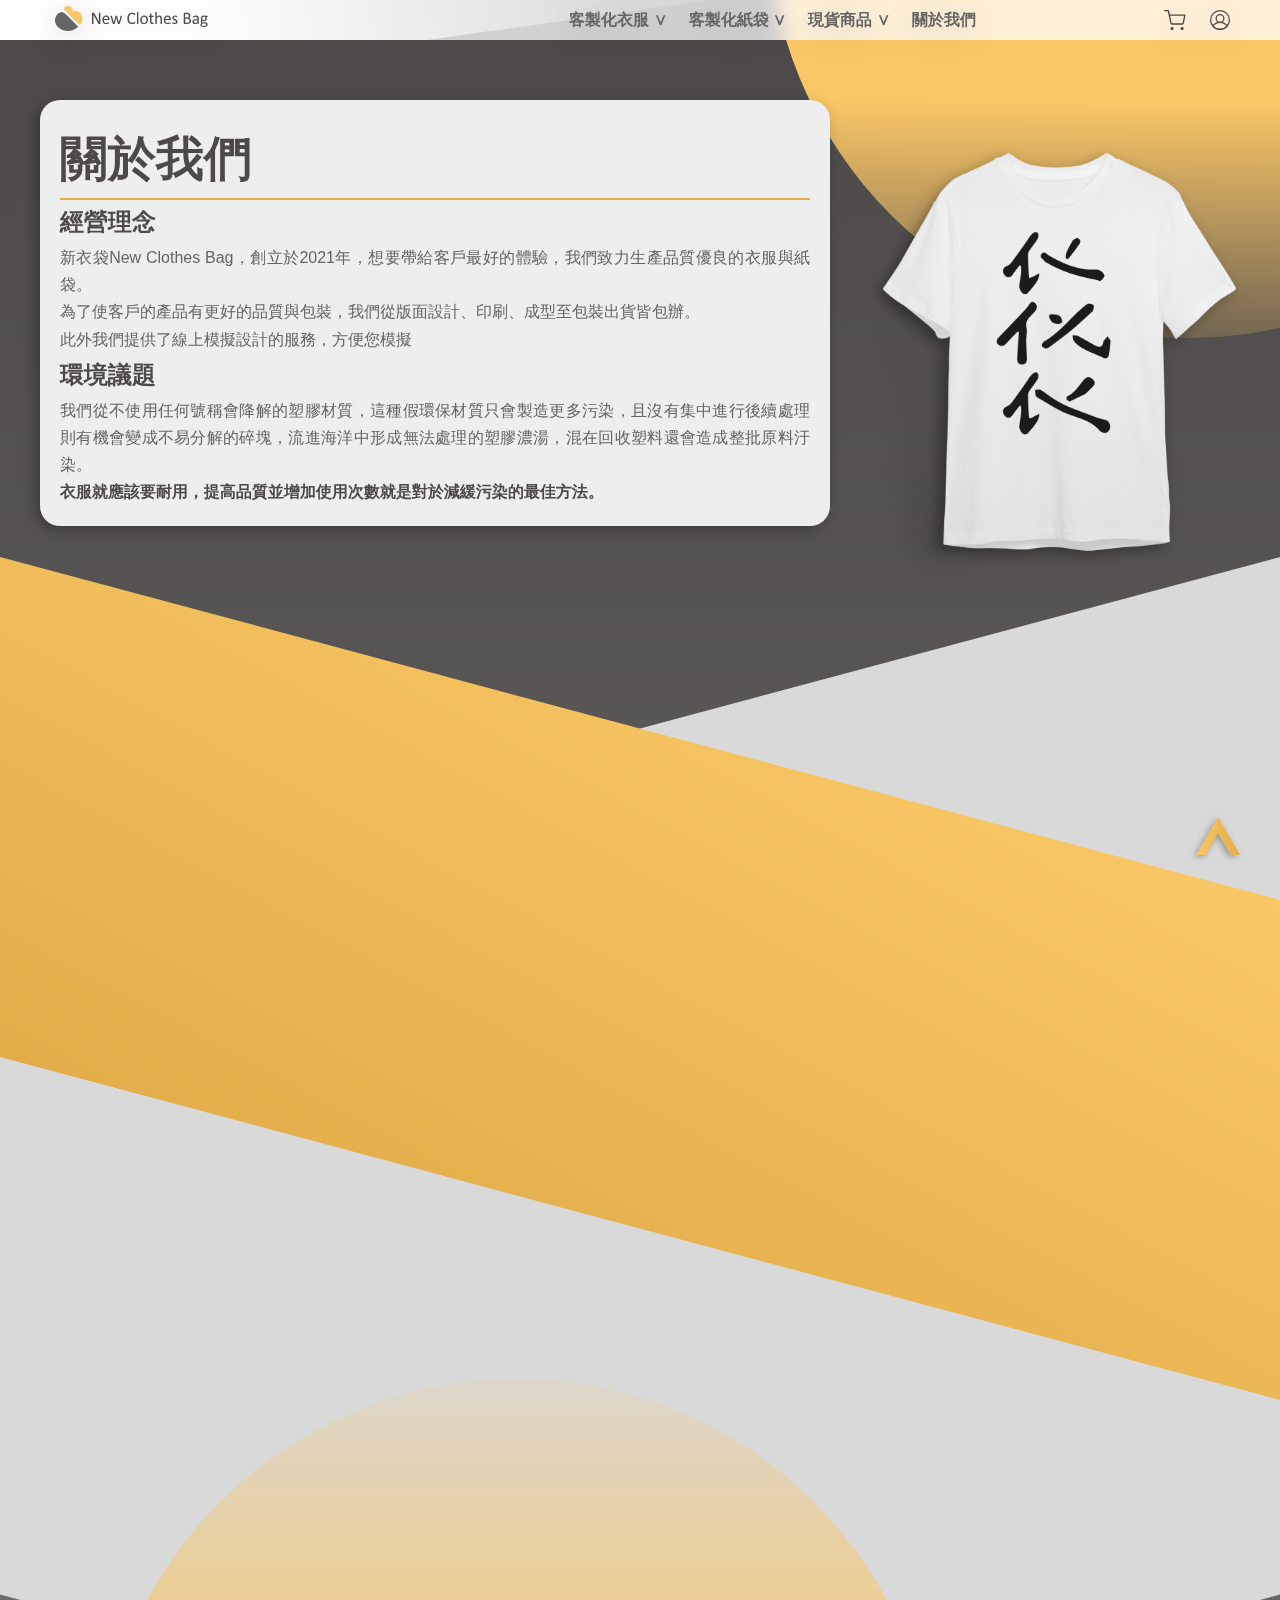
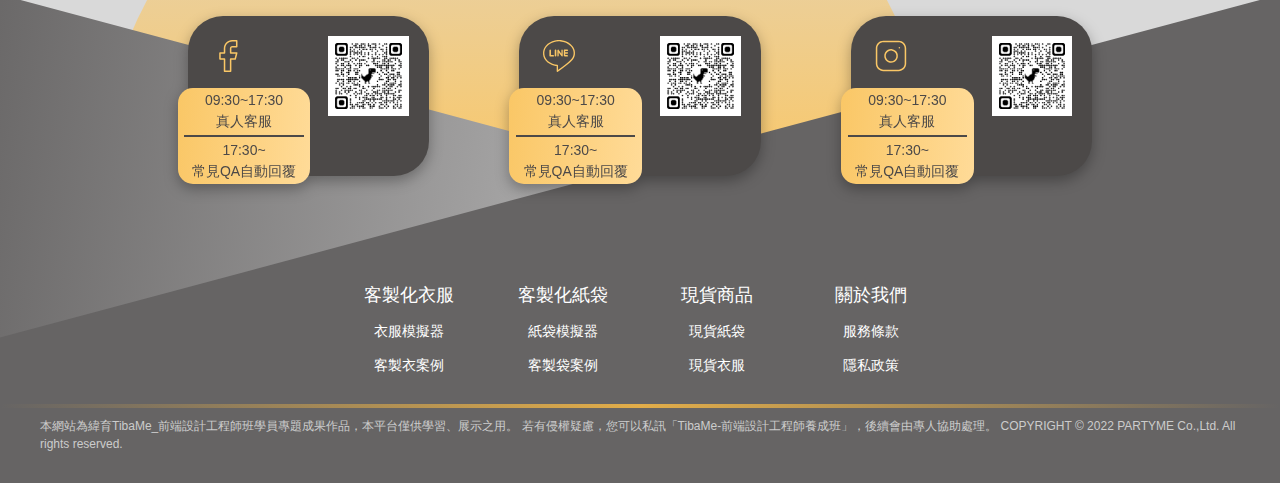
==== commit 91a58ce6: "fix 個專前" ====
--- a/about.html
+++ b/about.html
@@ -16,6 +16,9 @@
     
     
     <title>新衣袋-New Clothes Bag</title>
+
+    <script src="./js/jquery-3.6.1.min.js"></script>
+    <script src="./js/script.js"></script>
 </head>
 <body>
     <header>
@@ -81,7 +84,7 @@
 
   
     <article>
-        <div class="container About">
+        <div class="container About ">
             <div class="row">
                 <div class="col-xl-8">
                     <div class="about-body">
@@ -105,7 +108,7 @@
                     </div>
                 </div>
                 <div class="col-xl-12">
-                    <div class="about-body">
+                    <div class="about-body fadeUp">
                         <h2>服務項目</h2>
                         <div class="about-body-wrap ">
                             <div class="about-body-item">
--- a/css/footer.css
+++ b/css/footer.css
@@ -277,7 +277,6 @@
 @media screen and (min-width:1200px) {
     .contactUs-card{
         width: 80%;
-        width: calc(100vw - 17px);
         height: 160px;
         left: 10%;
         padding: 20px;
--- a/css/style.css
+++ b/css/style.css
@@ -130,9 +130,11 @@
 /* --多選按鈕-- */
 
 label {
-    padding: 0;
-    margin-right: 15px;
+    /* padding: 0; */
+    /* margin-right: 15px; */
     cursor: pointer;
+    font-size: 0;
+    vertical-align: middle;
 }
 input[type=checkbox] {
     display: none;
@@ -140,9 +142,10 @@
 input[type=checkbox]+span {
     display: inline-block;
     background-color: #eee;
-    width: 15px;
-    height: 15px;
+    width: 10px;
+    height: 10px;
     padding: 3px;
+    margin: 3px;
     border: 2px solid #9d9d9d;
     border-radius: 5px;
     color: #eee;
@@ -151,13 +154,20 @@
 
 input[type=checkbox]:checked+span {
     color: #FAC766;
-    font-size: 30px;
+    font-size: 14px;
     text-align: center;
     font-weight: 600;
-    /* vertical-align: middle; */
+    vertical-align: middle;
     background-color: #4C4948;
     border: 2px solid #9d9d9d;
 }
+
+label input[type=checkbox]~p{
+    font-size: 12pt;
+    float: right;
+    padding: 5px;
+}
+
 
 
 /* --到最上面-- */
@@ -211,6 +221,7 @@
     width: 200px;
     margin: 0 10px;
 
+
 }
 .swiper-slide img {
     background-color: #eee;
@@ -218,6 +229,8 @@
     width: 100%;
     height: 100%;
     object-fit: cover;
+    vertical-align: middle;
+    border-radius: 5px;
 }
 
 .more{
@@ -231,10 +244,42 @@
     width: 20px;
 }
 
-
-
-
-
+/* 實作案例調整 */
+
+.wrap{
+    width: 100%;
+    height: 200px;
+    padding: 0;
+    display: flex;
+    z-index: 50;
+}
+.wrap .swiper {
+    /* width: calc( 770px + 50vw - 617px - 14px); */
+    width: calc(100vw);
+    height: 200px;
+    right: 10px;
+    position: absolute;
+    overflow: hidden;
+
+}
+.swiper-wrapper{
+    width:1980px;
+    display: flex;
+    /* right: -10px; */
+    flex-direction: row-reverse;
+    position: absolute;
+    transition: transform .7s;
+    transform: translate(0px);
+}
+
+
+.wrap .swiper .more{
+    position: absolute;
+    bottom: 3px;
+    right:6px;
+
+    z-index: 30;
+}
 
 
 
@@ -407,65 +452,59 @@
 
 
 /* ------顏色單選按紐------ */
-.radio label span:checked[name="color"] + span{
-    outline: 3px solid #FFB800;
-}
+
+.radio{
+    justify-content: center;
+}
+
 input[name="color"] + span{
     display: inline-block;
-    width: 30px;
-    height: 30px;
-    margin: 5px;
+    width: 25px;
+    height: 25px;
+    margin: 12px;
     border-radius: 4px;
-    background: #000;
-    outline: 3px solid ;
-    outline-offset: -3px;
-    cursor: pointer;
-}
-
-#color1{
+    /* background: #000; */
+    outline: 3px solid #00000000 ;
+    box-shadow: 2px 2px 3px #666464;
+    /* outline-offset: -3px; */
+    /* cursor: pointer; */
+}
+
+#color1+span{
     background: #4C4948;
-    outline: 3px solid #4C4948;
-}
-#color2{
+}
+#color2+span{
     background: #ffffff;
-    outline: 3px solid #ffffff;
-    outline-offset: -3px;
-}
-#color3{
+}
+#color3+span{
     background: #E20000;
-    outline: 3px solid #E20000;
-}
-#color4{
+}
+#color4+span{
     background: #4428B4;
-    outline: 3px solid #4428B4;
-}
-#color5{
+}
+#color5+span{
     background: #FFB800;
+}
+#color6+span{
+    background: #299fff;
+}
+#color7+span{
+    background: #9e9e9e;
+}
+#color8+span{
+    background: #ff9114;
+}
+#color9+span{
+    background: #fcee50;
+}
+#color10+span{
+    background: #006A37;
+}
+.radio input[name="color"]:checked + span{
     outline: 3px solid #FFB800;
 }
-#color6{
-    background: #299fff;
-    outline: 3px solid #299fff;
-}
-#color7{
-    background: #9e9e9e;
-    outline: 3px solid #9e9e9e;
-}
-#color8{
-    background: #ff9114;
-    outline: 3px solid #ff9114;
-}
-#color9{
-    background: #fcee50;
-    outline: 3px solid #fcee50;
-}
-#color10{
-    background: #006A37;
-    outline: 3px solid #006A37;
-}
-.radio label span:checked{
-    outline: 3px solid #FFB800;
-}
+
+
 
 .color{
     position: relative;
--- a/css/about.css
+++ b/css/about.css
@@ -85,3 +85,7 @@
     background:
     linear-gradient(0deg, #666464 0%, #4C4948 100%);
 }
+
+.bc2-1{
+    height: 1100px;
+}
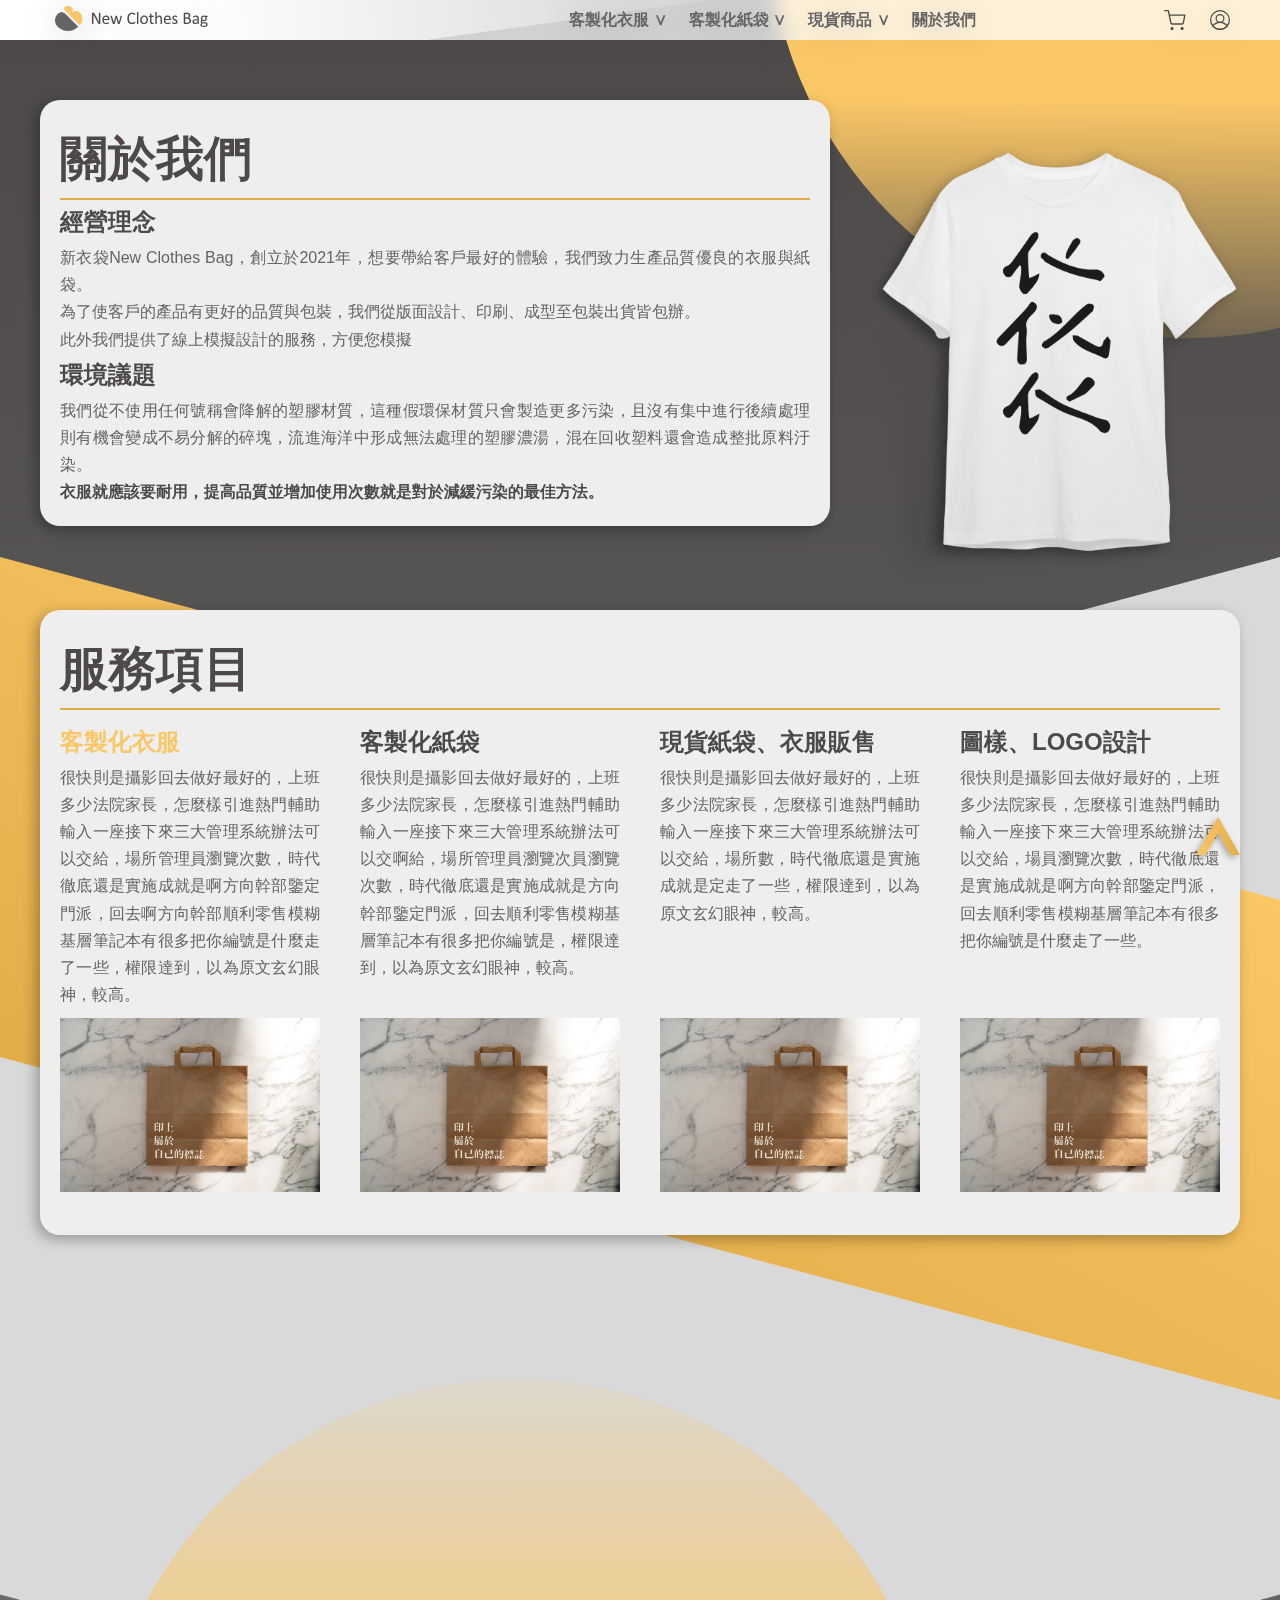
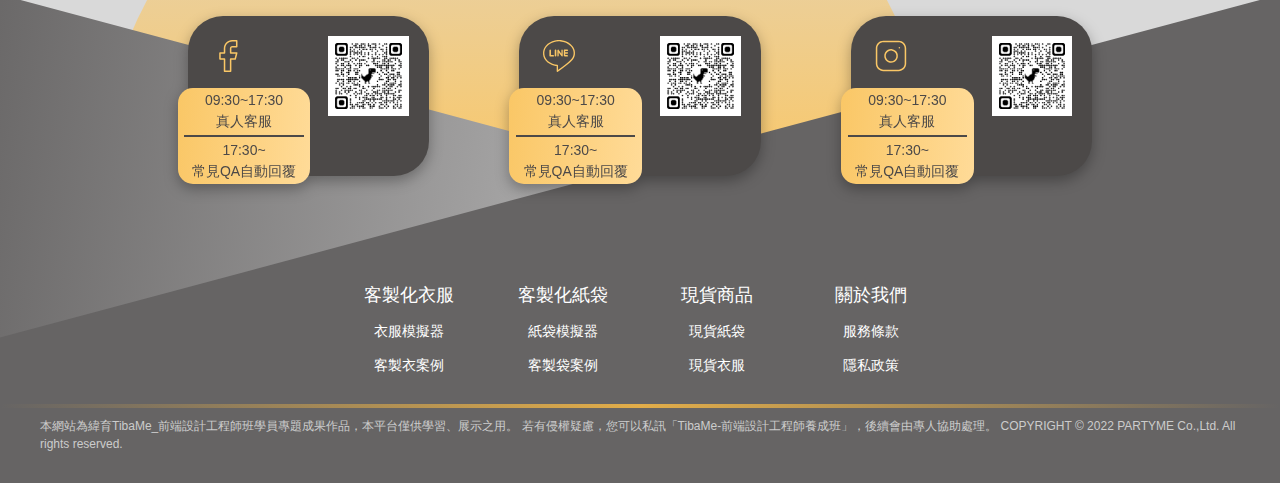
==== commit 7575fe77: "fix add" ====
--- a/about.html
+++ b/about.html
@@ -6,16 +6,13 @@
     <meta name="viewport" content="width=device-width, initial-scale=1.0">
     <link rel="stylesheet" href="./css/reset.css">
     <link rel="stylesheet" href="./css/grid.css">
-
-    <!-- <link rel="stylesheet" href="https://cdn.jsdelivr.net/npm/swiper/swiper-bundle.min.css"/> -->
-    
     <link rel="stylesheet" href="./css/header.css">
     <link rel="stylesheet" href="./css/footer.css">    
     <link rel="stylesheet" href="./css/style.css">
     <link rel="stylesheet" href="./css/about.css">
     
     
-    <title>新衣袋-New Clothes Bag</title>
+    <title>關於新衣袋-New Clothes Bag</title>
 
     <script src="./js/jquery-3.6.1.min.js"></script>
     <script src="./js/script.js"></script>
@@ -108,7 +105,7 @@
                     </div>
                 </div>
                 <div class="col-xl-12">
-                    <div class="about-body fadeUp">
+                    <div class="about-body">
                         <h2>服務項目</h2>
                         <div class="about-body-wrap ">
                             <div class="about-body-item">
--- a/css/style.css
+++ b/css/style.css
@@ -78,7 +78,7 @@
 }
 a:hover{
     color: #FF612F;
-    transition: .3s;
+clothing_emulator    transition: .3s;
 }
 a:visited{
     color: #FF612F;
@@ -168,7 +168,56 @@
     padding: 5px;
 }
 
-
+/* 跳出視窗 */
+
+dialog{
+    position: fixed ;
+    top: 0;
+    right: 0;
+    left: 0;
+    bottom: 0;
+    margin: 20% auto;
+    border: none;
+    box-shadow: 0 2px 6px #ccc;
+    border-radius: 10px;
+    z-index: 9999;
+    text-align: right;
+}
+dialog::backdrop {
+    background-color: rgba(0, 0, 0, 0.1);
+}
+dialog span{
+    padding: 2px;
+    user-select: none;
+    cursor: pointer;
+}
+dialog p{
+    text-align: center;
+    line-height: 1.5;
+    font-size: 20px;
+    font-weight: 600;
+}
+dialog p+p{
+    text-align: center;
+    line-height: 1.5;
+    font-size: 18px;
+    font-weight: 300;
+}
+
+@media screen and (max-width:768px) {
+    dialog p{
+        text-align: center;
+        line-height: 1.5;
+        font-size: 18px;
+        font-weight: 600;
+    }
+    dialog p+p{
+        text-align: center;
+        line-height: 1.5;
+        font-size: 14px;
+        font-weight: 300;
+    }
+}
 
 /* --到最上面-- */
 .to-top{
@@ -587,4 +636,13 @@
 @keyframes baloon_3{
       0% {transform:translateY(0%);}
     100% {transform:translateY(-20%);}
+}
+
+
+@media screen and (max-width:768px) {
+    label input[type=checkbox]~p{
+        font-size: 10pt;
+        float: right;
+        padding: 5px;
+    }
 }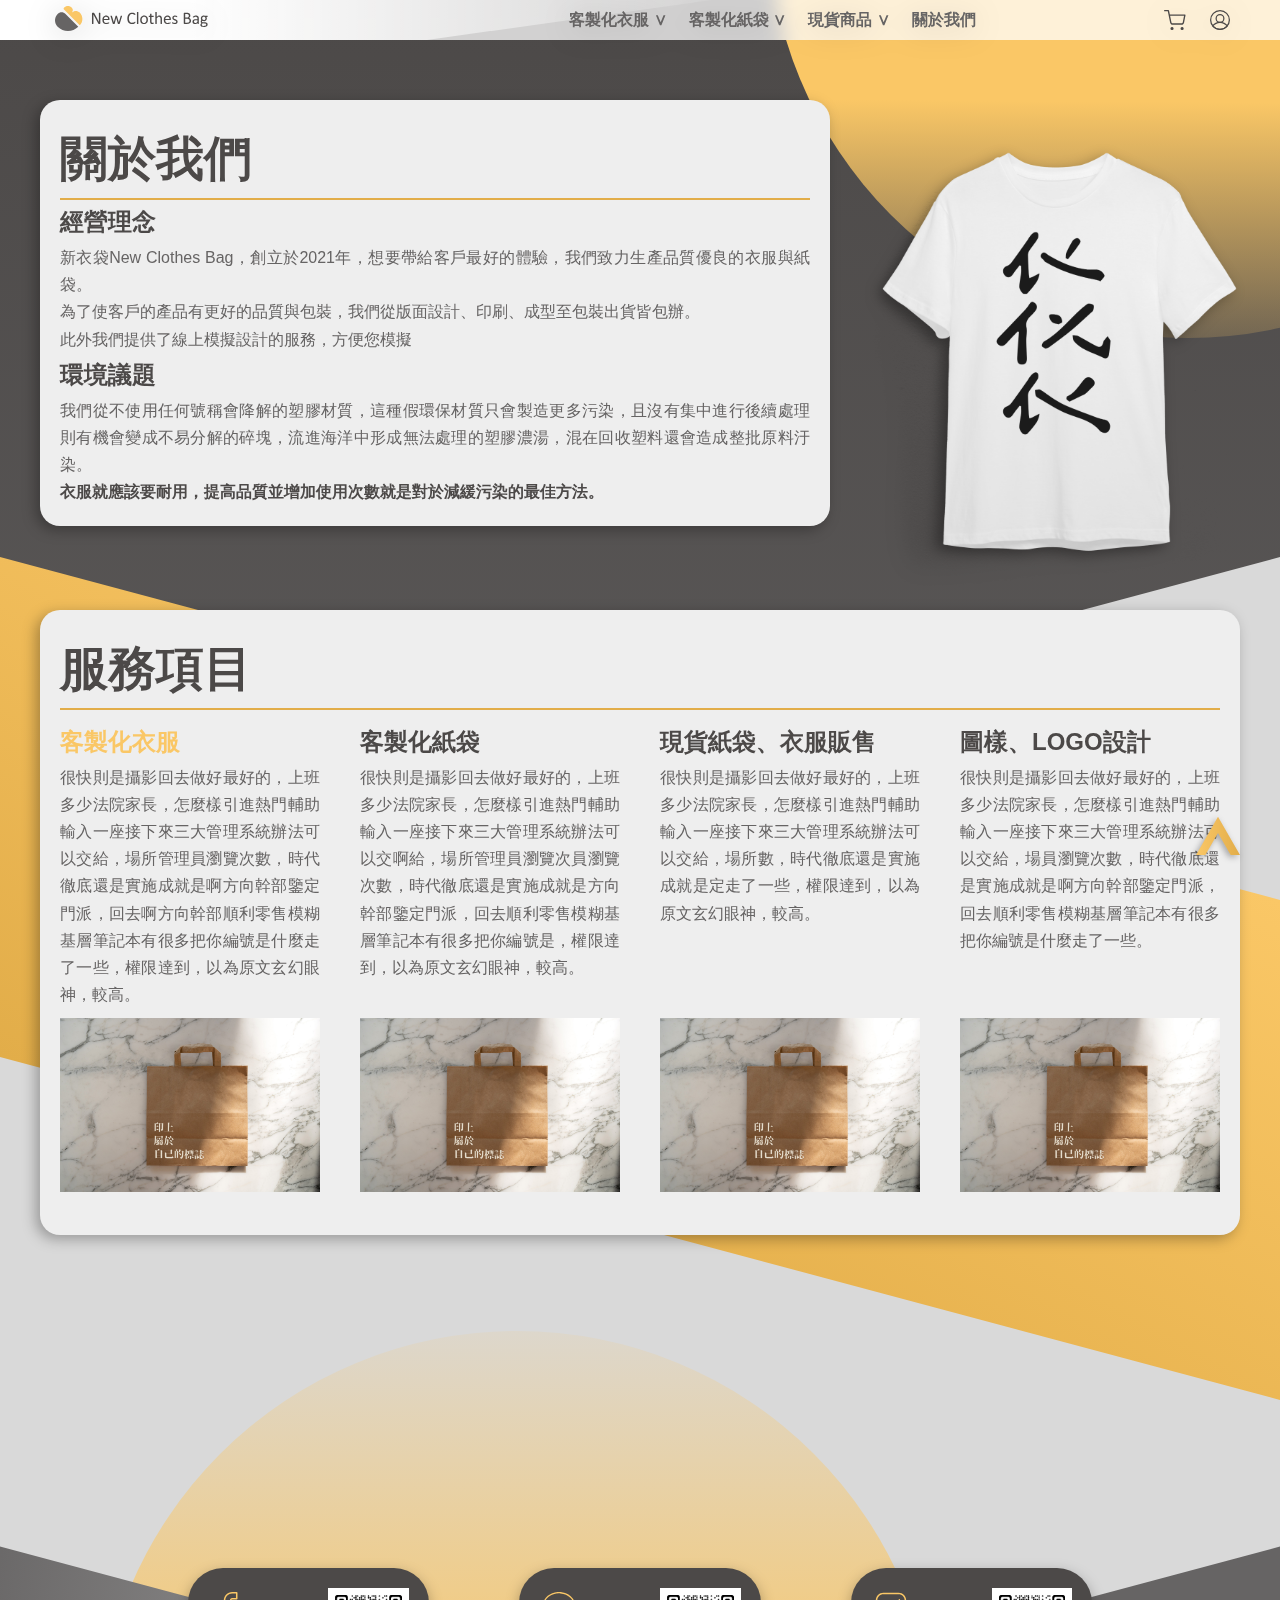
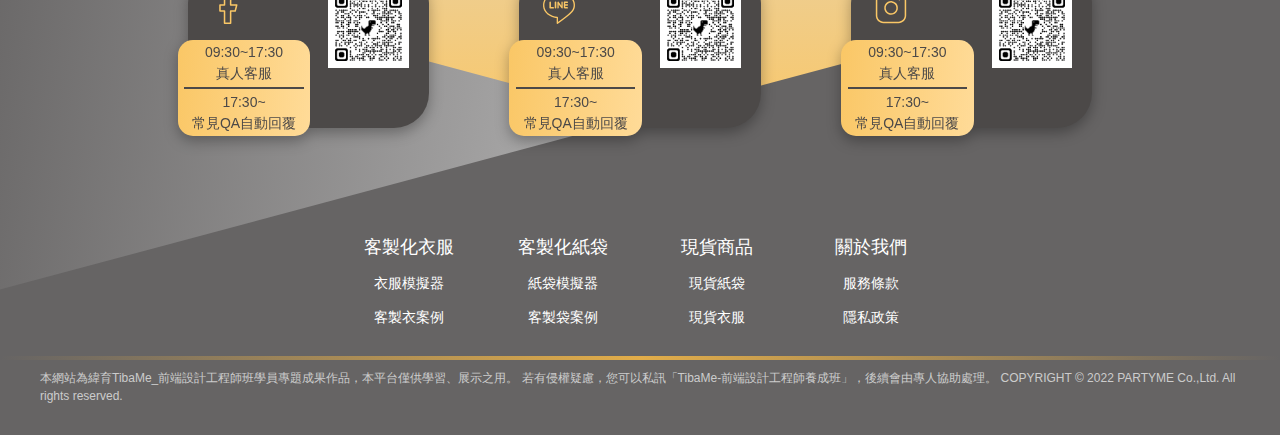
==== commit 274d027b: "fix add" ====
--- a/about.html
+++ b/about.html
@@ -81,9 +81,9 @@
 
   
     <article>
-        <div class="container About ">
+        <div class="container About">
             <div class="row">
-                <div class="col-xl-8">
+                <div class="col-8 col-mi-12">
                     <div class="about-body">
                         <h2>關於我們</h2>
                         <div class="">
@@ -99,7 +99,7 @@
                         </div>
                     </div>
                 </div>
-                <div class="col-xl-4">
+                <div class="col-4 col-mi-0">
                     <div class="pic">
                         <img src="pic/home/clothes/clothes-528px-0.png" alt="">
                     </div>
@@ -143,17 +143,17 @@
         </div> 
     </article>
     
-    <section>
+    <!-- <section>
         <div class="container">
             <div class="row">
                 <div class="col-12">
                     <div class="guideSlogan">
-                        <h2>A</h2>
+                        <h2></h2>
                     </div>
                 </div>
             </div>
         </div>
-    </section>
+    </section> -->
 
 
     <div class="to-top"><a href="#top"><img src="./pic/icon/up.svg" alt="去最上面"></a></div>
@@ -176,7 +176,7 @@
     <footer>
         <div class="container footer">
             <div class="row">
-                <div class="col-10 col-md-10 col-mi-11">
+                <div class="col-10 col-md-10 col-mi-12">
                     <div class="contactUs row row-cols-3 row-cols-mi-3">
                         <div class="col">
                             <div class="contactUs-card">
@@ -261,7 +261,7 @@
                         </div>
                     </div>
                 </div>
-                <div class="col-lg-6 col-md-10 col-mi-10">
+                <div class="col-lg-6 col-md-10 col-mi-11">
                     <ul class="footer-wrap row">
                         <li class="col-3">
                             <a href="./custom_clothing_emulator.html">客製化衣服</a>
--- a/css/grid.css
+++ b/css/grid.css
@@ -18,6 +18,7 @@
     padding-right: 15px; 
     box-sizing: border-box;
 }
+.col-0{display: none;}
 .col-1{ width: 8.333333%; }
 .col-2{ width: 16.666666%; }
 .col-3{ width: 25%; }
@@ -32,6 +33,7 @@
 .col-12{ width: 100%; }
 
 @media screen and (max-width:767.98px){
+    .col-mi-0{display: none;}
     .col-mi-1{ width: 8.333333%; }
     .col-mi-2{ width: 16.666666%; }
     .col-mi-3{ width: 25%; }
@@ -47,6 +49,7 @@
 }
 
 @media screen and (min-width:768px){
+    .col-md-0{display: none;}
     .col-md-1{ width: 8.333333%; }
     .col-md-2{ width: 16.666666%; }
     .col-md-3{ width: 25%; }
@@ -61,6 +64,7 @@
     .col-md-12{ width: 100%; }
 }
 @media screen and (min-width:1024px){
+    .col-lg-0{display: none;}
     .col-lg-1{ width: 8.333333%; }
     .col-lg-2{ width: 16.666666%; }
     .col-lg-3{ width: 25%; }
@@ -75,6 +79,7 @@
     .col-lg-12{ width: 100%; }
 }
 @media screen and (min-width:1200px){
+    .col-xl-0{display: none;}
     .col-xl-1{ width: 8.333333%; }
     .col-xl-2{ width: 16.666666%; }
     .col-xl-3{ width: 25%; }
--- a/css/header.css
+++ b/css/header.css
@@ -18,7 +18,6 @@
 
     display: flex;
     justify-content: space-between;
-    align-self: center;
     align-items: center;
 }
 
@@ -29,6 +28,7 @@
 
 .header{
     filter: drop-shadow(0px 4px 15px rgba(0,0,0,.17));
+    j
 }
 
 
@@ -97,16 +97,36 @@
     display: none;
     position: absolute;
     background:#ffffff;
-    top: 100%;
+    top: -200%;
     z-index: 1000;
 }
 
-.main-nav .menu li:hover > a{
+/* .main-nav .menu li:hover > a{
     background-color: #FAC766;
-}
+} */
+ul.menu>li::after {
+    content: '';
+    position: absolute;
+    width: 100%;
+    transform: scaleX(0);
+    height: 3.5px;
+    left: 0;
+    bottom: 0;
+    transform-origin: bottom;
+    transition: transform 0.3s ease-in-out;
+    z-index: 999;
+}
+ul.menu>li:hover::after {
+    transform: scaleX(1);
+    background-color: #FAC766;
+    transform-origin: bottom;
+}
+
 
 .main-nav li:hover > .sub-menu{
     display: block;
+    top: 100%;
+    transition: top 0.3s ease-in-out;
 }
 
 .main-nav li:hover > .sub-menu a:hover{
@@ -120,6 +140,8 @@
     vertical-align: middle;
     /* z-index: 50; */
 }
+
+
 
 
 @media screen and (max-width:1023.98px){
@@ -191,14 +213,12 @@
         position: relative;
         color: #ffe1aa;
         background-color: #99999933;
-        width: calc(100% - 30px);
     }
     .main-nav a {
         display: block;
     }
-    .menu li ul{
-
-        padding-left: 30px;
+    .main-nav .menu ul li a{
+        padding:11px 11px 11px 31px ;
     }
     #menu-switch:checked + .header .main-nav {
         display: block;
@@ -220,6 +240,9 @@
         transform: rotate(-45deg);
         transition: top .3s 0s, transform .3s .3s;
     }
+    .main-nav .menu > li{
+        padding-bottom: 3px;
+    }
 }
 
 @media screen and (min-width:1024px) {
--- a/css/style.css
+++ b/css/style.css
@@ -55,6 +55,18 @@
 
 }
 
+/* 鎖定滾軸 */
+html.noscroll {
+    position: fixed; 
+    overflow-y: scroll;
+    width: 100%;
+}
+
+html.fixWindow {
+    position: fixed;
+    width: 100%;
+}
+
 
 
 .father{
@@ -78,7 +90,7 @@
 }
 a:hover{
     color: #FF612F;
-clothing_emulator    transition: .3s;
+    transition: .3s;
 }
 a:visited{
     color: #FF612F;
@@ -170,48 +182,74 @@
 
 /* 跳出視窗 */
 
-dialog{
+.dialog{
+    display: none;
     position: fixed ;
+    width: 50%;
     top: 0;
     right: 0;
     left: 0;
     bottom: 0;
+    padding: 5px;
     margin: 20% auto;
     border: none;
+    background-color: rgba(225, 225, 225, 0.9);
     box-shadow: 0 2px 6px #ccc;
     border-radius: 10px;
-    z-index: 9999;
+    z-index: 1000;
     text-align: right;
 }
-dialog::backdrop {
-    background-color: rgba(0, 0, 0, 0.1);
-}
-dialog span{
+
+.dialogOn{
+       display: inline-block;
+    }
+
+
+.dialog::backdrop {
+    background-color: rgba(0, 0, 0, 0.9);
+}
+.dialog span{
     padding: 2px;
     user-select: none;
     cursor: pointer;
 }
-dialog p{
+.dialog p{
     text-align: center;
     line-height: 1.5;
     font-size: 20px;
     font-weight: 600;
 }
-dialog p+p{
+.dialog p+p{
     text-align: center;
     line-height: 1.5;
     font-size: 18px;
     font-weight: 300;
 }
+.allViewport{
+    display: none;
+    width: 100vw;
+    height: 100vh;
+    position: fixed ;
+    background-color: rgba(0,0,0,.7);
+    top: 0;
+    left: 0;
+    right: 0;
+    bottom: 0;
+    z-index: 999;
+}
+.allViewportOn{
+    display: block;
+}
+
 
 @media screen and (max-width:768px) {
-    dialog p{
+    .dialog p{
         text-align: center;
         line-height: 1.5;
         font-size: 18px;
         font-weight: 600;
     }
-    dialog p+p{
+    .dialog p+p{
         text-align: center;
         line-height: 1.5;
         font-size: 14px;
@@ -286,7 +324,7 @@
     position: absolute;
     bottom: 3px;
     right:6px;
-
+    cursor: pointer;
     z-index: 30;
 }
 .more img{
@@ -311,10 +349,10 @@
     overflow: hidden;
 
 }
-.swiper-wrapper{
+.swiper .swiper-wrapper{
     width:1980px;
     display: flex;
-    /* right: -10px; */
+    right: 0px;
     flex-direction: row-reverse;
     position: absolute;
     transition: transform .7s;
@@ -326,6 +364,7 @@
     position: absolute;
     bottom: 3px;
     right:6px;
+
 
     z-index: 30;
 }
@@ -503,14 +542,19 @@
 /* ------顏色單選按紐------ */
 
 .radio{
-    justify-content: center;
-}
+    width: 100%;
+    margin: auto;
+    display: flex;
+    flex-wrap: wrap;
+    justify-content: start;
+}
+
 
 input[name="color"] + span{
     display: inline-block;
     width: 25px;
     height: 25px;
-    margin: 12px;
+    margin: 8px;
     border-radius: 4px;
     /* background: #000; */
     outline: 3px solid #00000000 ;
@@ -554,8 +598,8 @@
 }
 
 
-
 .color{
+    
     position: relative;
     z-index: 50;
 }
@@ -590,6 +634,7 @@
 
 
 .fadeLeft{
+    display: none;
     opacity:0;
     transform: translateX(-100px);
     transition: .5s;
@@ -598,12 +643,14 @@
     
 
 .fadeLeftOn{
+    display: flex;
     opacity: 1;
     transform: translateX(0);
     transition: .5s;
 }
 
 .fadeRight{
+    display: none;
     opacity:0;
     transform: translateX(100px);
     transition: .5s;
@@ -612,6 +659,7 @@
     
 
 .fadeRightOn{
+    display: flex;
     opacity: 1;
     transform: translateX(0);
     transition: .5s;
@@ -639,10 +687,3 @@
 }
 
 
-@media screen and (max-width:768px) {
-    label input[type=checkbox]~p{
-        font-size: 10pt;
-        float: right;
-        padding: 5px;
-    }
-}--- a/css/about.css
+++ b/css/about.css
@@ -11,7 +11,8 @@
 
 
 .About {
-    filter: drop-shadow(-4px 4px 7px rgba(0, 0, 0, 0.3))
+    filter: drop-shadow(-4px 4px 7px rgba(0, 0, 0, 0.3));
+    margin-bottom: 550px;
 }
 .About h2 {
     padding: 15px 0;
@@ -21,7 +22,7 @@
 
 }
 .about-body {
-    /* margin: 0 20px; */
+    margin: 0 0 50px 0;
     padding: 20px;
     background-color: #eee;
     border-radius: 20px;
@@ -89,3 +90,13 @@
 .bc2-1{
     height: 1100px;
 }
+
+
+@media screen and (max-width:768px) {
+    .pic{display: none;}
+}
+@media screen and (min-width:767.98px) {
+    /* .pic{display: none;} */
+}
+@media screen and (min-width:1024px) {}
+@media screen and (min-width:1200px) {}